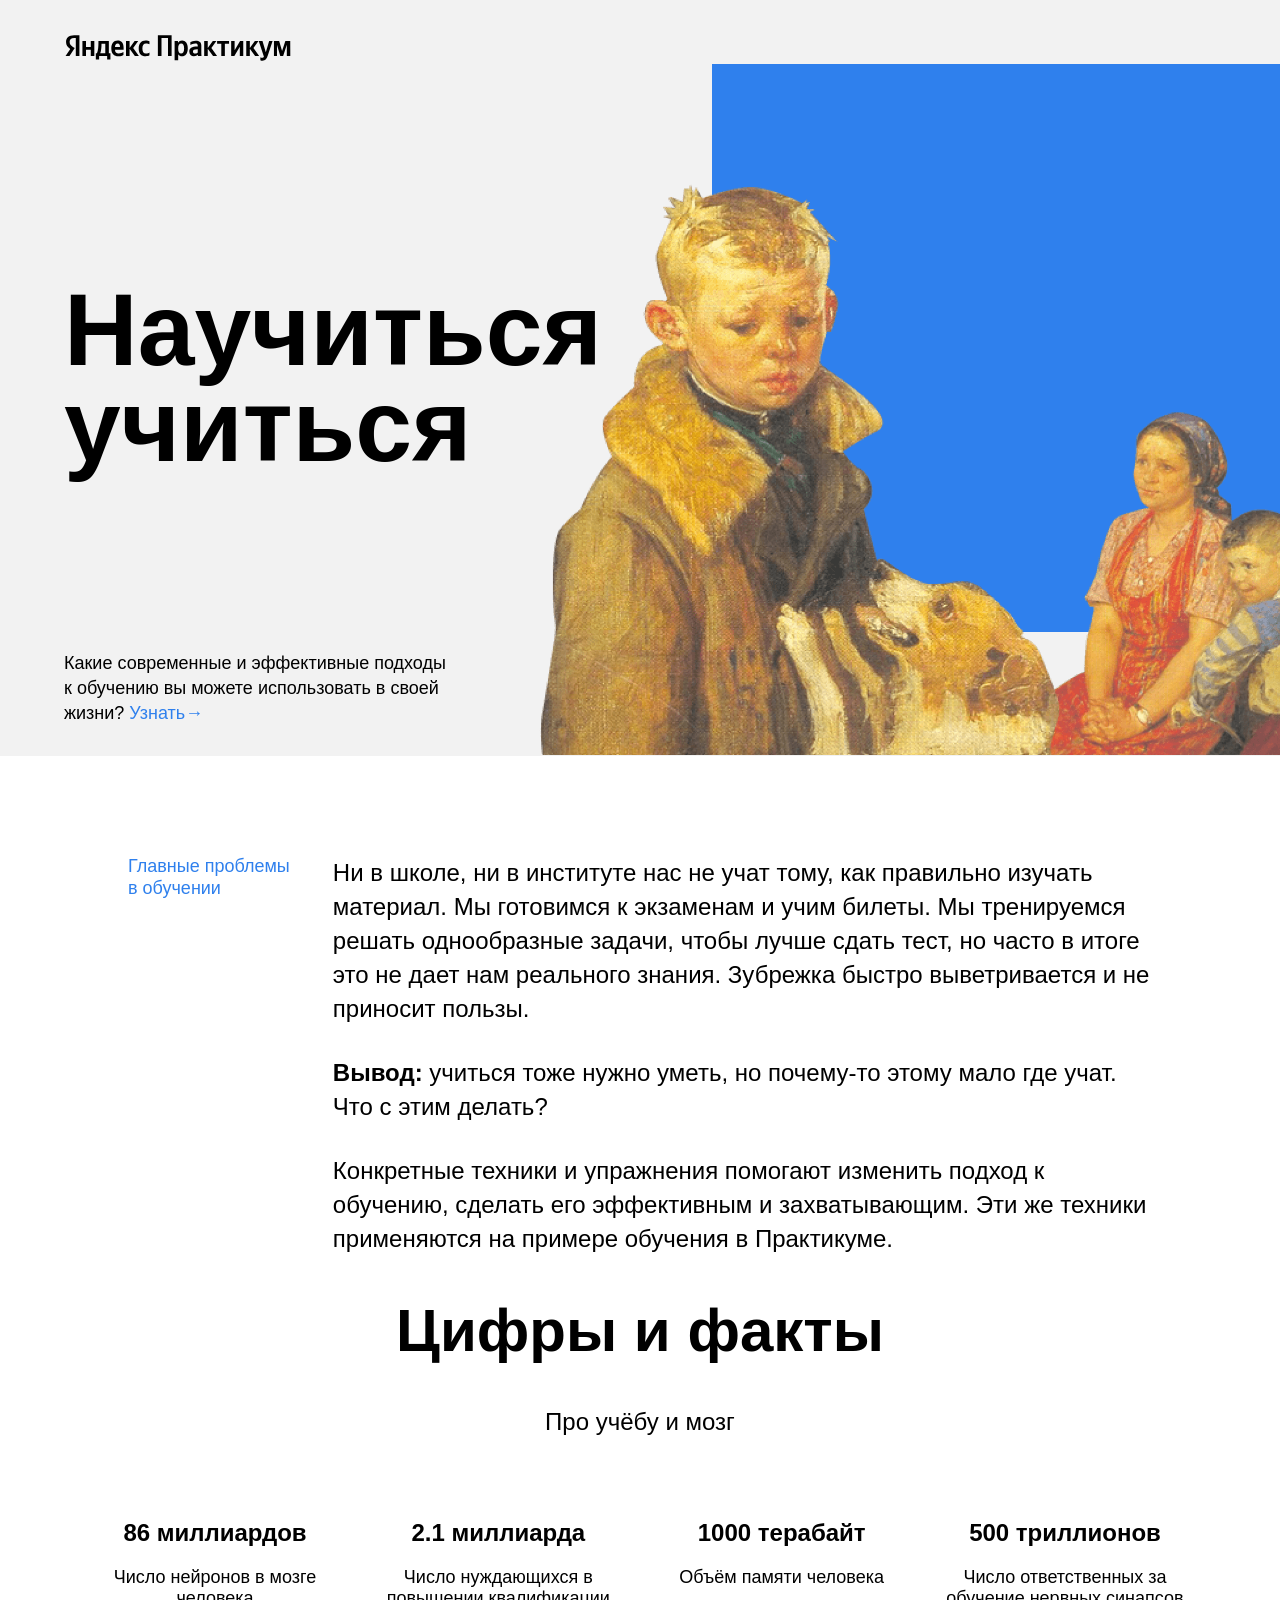
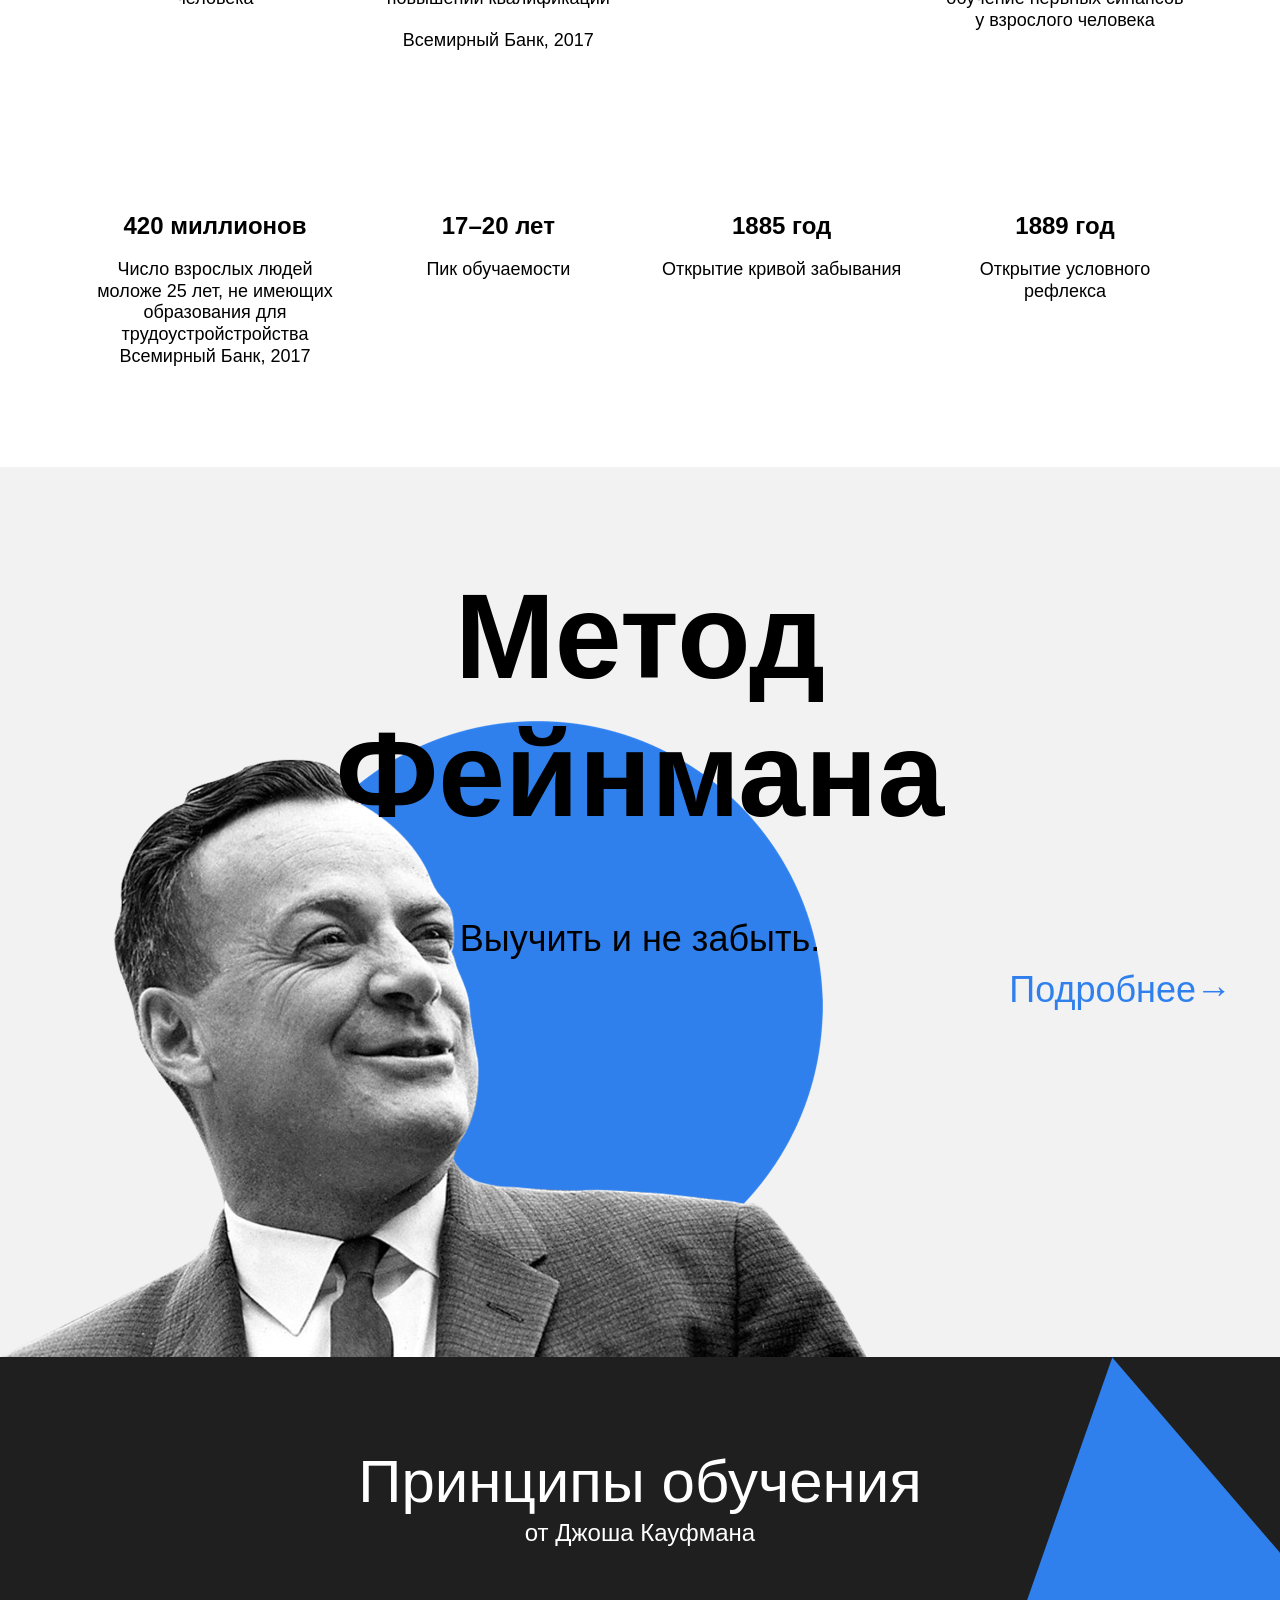
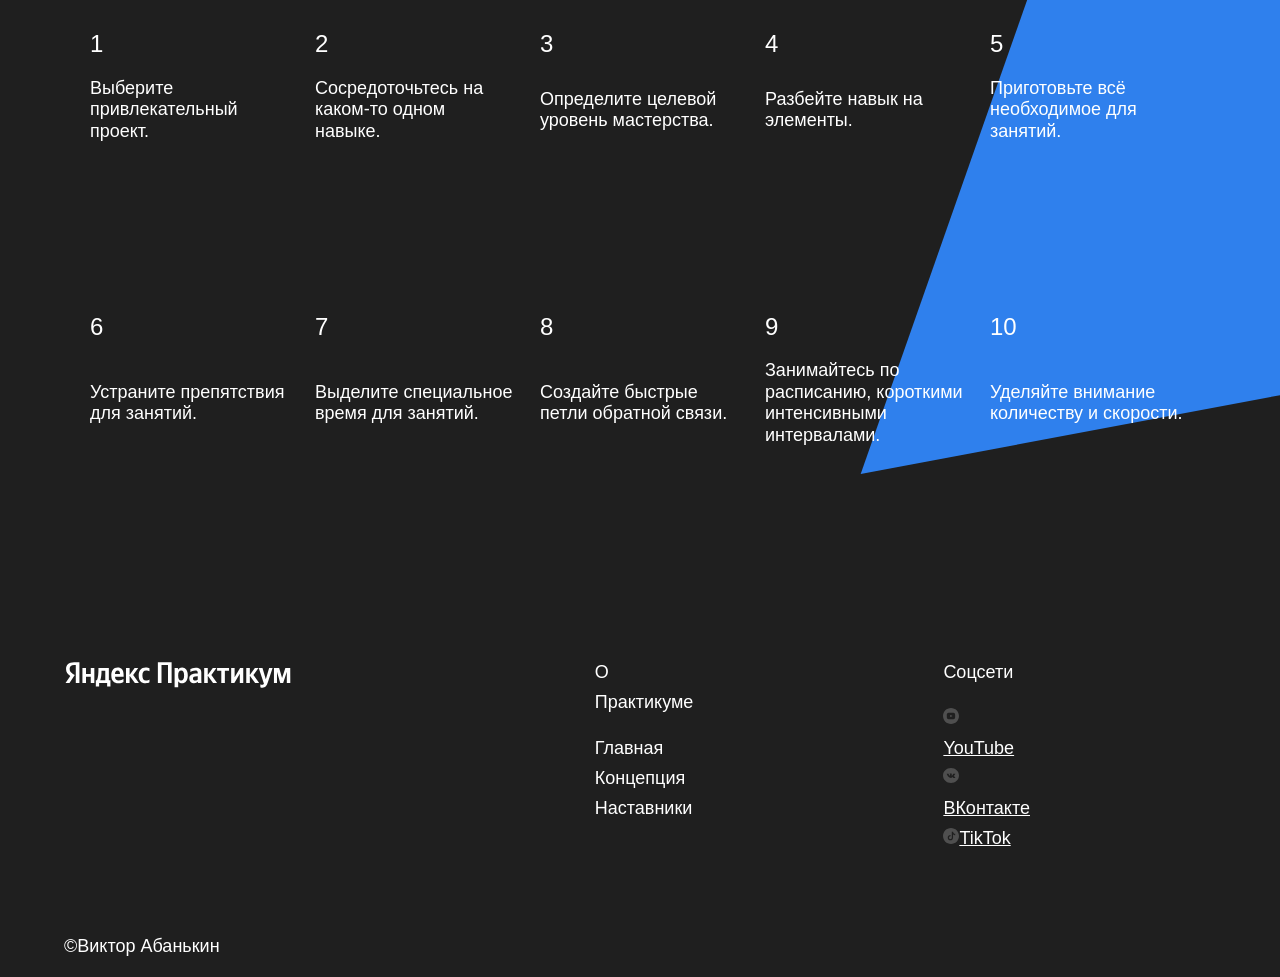
==== index.html @ 74f85a1b "header 2" ====
<!DOCTYPE html>
<html lang="ru">
<head>
  <meta charset="UTF-8">
  <meta name="viewport" content="width=device-width, initial-scale=1.0">
  <title>Научиться учиться</title>
  <link rel="stylesheet" href="styles/style.css">
  <link rel="stylesheet" href="styles/normalize.css">
  <meta name="description" content="Ни в школе, ни в институте нас не учат тому, как правильно изучать материал. Мы готовимся к экзаменам и учим билеты. Мы тренируемся решать однообразные задачи, чтобы лучше сдать тест, но часто в итоге это не дает нам реального знания. Зубрежка быстро выветривается и не приносит пользы.">
 </head>
<body>
  <div class="page">
    <header class="header">
      <img src="./images/logo_place_header.svg" alt="Изображение" class="logo logo__place_header">
      <h1 class="header__title">Научиться учиться</h1>
      <p class="header__subtitle">Какие современные и эффективные подходы к обучению вы можете использовать в своей жизни? <a class="header__link">Узнать&#8594</a></p>
      <img src="./images/two_again.png" alt="Изображение" class="header__main-illustration">
      <div class="header__square-pic"></div>
    </header>
    
     <section class="description">
      <div class="two-columns">
      <h2 class="two-columns__brief">Главные проблемы в обучении</h2>
        <div class="two-columns__main-text">
        <p class="two-columns__paragraph">
              Ни в школе, ни в институте нас не учат тому, как правильно изучать
              материал. Мы готовимся к экзаменам и учим билеты. Мы тренируемся 
              решать однообразные задачи, чтобы лучше сдать тест, но часто в 
              итоге это не дает нам реального знания. Зубрежка быстро 
              выветривается и не приносит пользы.
        </p>
        <p class="two-columns__paragraph"><span class="two-columns__span-accent">Вывод: </span> учиться тоже 
              нужно уметь, но почему-то этому мало где учат. Что с этим делать?
        </p>
        <p class="two-columns__paragraph">Конкретные техники и упражнения помогают изменить подход к обучению, 
              сделать его эффективным и захватывающим. Эти же техники применяются на примере обучения в Практикуме.
        </p>
        </div>
      </div>
      </section>

      <section class="digits">
      <div class="section-title">
        <h1 class="section-title">Цифры и факты</h1>
        <h2 class="section-subtitle">Про учёбу и мозг</h2>
      <div class="table">
      
      <div class="table__cell">
        <p class="table__heading">86 миллиардов</p>
        <p class="table__text">Число нейронов в мозге человека</p>
      </div>

      <div class="table__cell">
        <p class="table__heading">2.1 миллиарда</p>
        <p class="table__text">Число нуждающихся в повышении квалификации  
        <p class="table__text">Всемирный Банк, 2017</p></p>
      </div>

      <div class="table__cell">
        <p class="table__heading">1000 терабайт</p>
        <p class="table__text">Объём памяти человека</p> 
      </div>

      <div class="table__cell">
        <p class="table__heading">500 триллионов</p>
        <p class="table__text">Число ответственных за обучение нервных синапсов у взрослого человека</p>
      </div>

      <div class="table__cell">
        <p class="table__heading">420 миллионов</p>
        <p class="table__text">Число взрослых людей моложе 25 лет, не имеющих образования для трудоустройстройства Всемирный Банк, 2017</p>
      </div>

      <div class="table__cell">
        <p class="table__heading">17–20 лет</p>
        <p class="table__text">Пик обучаемости</p>
      </div>

      <div class="table__cell">
        <p class="table__heading">1885 год</p>
        <p class="table__text"> Открытие кривой забывания</p>
      </div>

      <div class="table__cell">
        <p class="table__heading">1889 год</p>
        <p class="table__text">Открытие условного рефлекса</p>
      </div>
      </div>
      </div>
      </section>

      <section class="feynman">
        <div class="feynman_block">
          <div class="feynman_title">Метод Фейнмана</div>
          <div class="feynman_subtitle">Выучить и не забыть.</div>
          <div class="feynman_link">Подробнее&#8594</div>
        </div>
      </section>

      <section class="kaufman">
        <div class="section-title_theme_dark">Принципы обучения</div>
        <div class="section-subtitle_theme_dark">от Джоша Кауфмана</div>
        <div class="table_theme_dark">
        <div class=" table_cell_theme_dark">
          <p class=" table_heading_theme_dark">1</p>
          <p class="table_text_theme_dark">Выберите привлекательный проект.</p>
        </div>
        <div class="table_cell_theme_dark">
          <p class=" table_heading_theme_dark">2</p> 
          <p class=" table_text_theme_dark">Сосредоточьтесь на каком-то одном навыке.</p>
        </div>
        <div class="table_cell_theme_dark">
          <p class="table_heading_theme_dark">3</p> 
          <p class="table_text_theme_dark">Определите целевой уровень мастерства.</p>
        </div>
        <div class="table_cell_theme_dark">
          <p class="table_heading_theme_dark">4</p> 
          <p class="table_text_theme_dark">Разбейте навык на элементы.</p>
        </div>
        <div class="table_cell_theme_dark">
          <p class="table_heading_theme_dark">5</p> 
          <p class="table_text_theme_dark">Приготовьте всё необходимое для занятий.</p>
        </div>
        <div class="table_cell_theme_dark">
          <p class="table_heading_theme_dark">6</p> 
          <p class="table_text_theme_dark">Устраните препятствия для занятий.</p>
        </div>
        <div class="table_cell_theme_dark">
          <p class="table_heading_theme_dark">7</p> 
          <p class="table_text_theme_dark">Выделите специальное время для занятий.</p>
        </div>
        <div class="table_cell_theme_dark">
          <p class="table_heading_theme_dark">8</p> 
          <p class="table_text_theme_dark">Создайте быстрые петли обратной связи.</p>
        </div>
        <div class="table_cell_theme_dark">
          <p class="table_heading_theme_dark">9</p>
          <p class="table_text_theme_dark">Занимайтесь по расписанию, короткими интенсивными интервалами.</p>
        </div>
        <div class="table_cell_theme_dark">
          <p class="table_heading_theme_dark">10</p>
          <p class="table_text_theme_dark">Уделяйте внимание количеству и скорости.</p>
        </div>
        </div>
        <div class="kaufman_triangle"></div>
        </section>

      </main>
      <footer class="footer">
       <div class="footer_columns">
        <div class="footyr_column_content_copyright">
        <img src="images/logo_place_footer.svg" alt="Изображение" class="logo_place_footer">
        <p class="footer_author">&copyВиктор Абанькин</p>
        </div>
        </div>
        <div class="footer-container">
        <div class="footer_column footer_column-link">
        <p class="footer_column-heading">О Практикуме</p>
        <p class="footer_column-links">Главная
        <p class="footer_column-links">Концепция</p>                          
        <p class="footer_column-links">Наставники</p>                            
        </div>
        <div class="footer_column footer_column-link">
        <div class="footyr_column_content_social">
        <div class="footer_column-heading">Соцсети</div>
        <div class="footer_social-icon">
        <img src ="images/youtube_color_white.svg" alt="Изображение" class="footer_social-icon"><a href class="footer_social-icon">YouTube</a>
        </div>
        <div class="footer_social-icon">
        <img src ="images/vk_color_white.svg" alt="Изображение" class="footer_social-icon"><a href class="footer_social-icon">ВКонтакте</a>
        </div>
        <div class="footer_social-icon">
        <img src ="images/tiktok_color_white.svg" alt="Изображение" class="footer_social-icon"><a href class="footer_social-icon">TikTok</a>
        </div>
        </div>
        </div>
        <div class="footyr_column_content_info"></div>
        </div>
        </div>
        </div>
          </div>
         </div>
      </div>
    </div>
  
    </footer>
  </div>
</body>
</html>
---- styles/style.css ----
.page {
  min-width: 1100px;
  /* мы ещё не умеем делать мобильную версию сайта, */
  /* поэтому выше установлена минимальная ширина страницы */
  max-width: 1600px;
  /* выше установили ограничение по максимальной ширине */
  margin: 0 auto;
  /* выше для экранов больше 1600px отцентрировали весь контент */
  font-family: 'Helvetica Neue', Arial, sans-serif;
}

.header {
  height: 100vh;
  min-height: 600px;
  max-height: 756px;
  width: 100%;
  display: flex;
  justify-content: flex-start;
  align-items: center;
  background-color: #f2f2f2;
  position: relative;
  /* выше установили ограничения для секции */
}

.logo{
  width: 228px;
  height: 32px;
}

.logo__place_header{
  position: absolute;
  top: 30px;
  left: 64px;
}

.header__title{
  width: 730px;
  padding-left: 64px;
  line-height: 96px;
  font-size: 102px;
  font-weight: 600;
}

.header__subtitle{
  width: 388px;
  font-size: 18px;
  line-height: 25px;
  font-weight: normal;
  left: 64px;
  bottom: 30px;
  position: absolute;
  z-index: 3;
}

.header__link{
  width: 388px;
  font-size: 18px;
  line-height: 25px;
  color: #2f80ed;
  font-weight: normal;
 
}

.header__main-illustration {
  width: 765px;
  height: 608px;
  right: 0;
  bottom: 0;
  top: 147px;
  position: absolute;
  right: 0;
  z-index: 2;
}

/* ниже мы привели пример двух селекторов, чтобы вы вспомнили запись элемента */
.header__square-pic {
  height: 568px;
  width: 568px;
  position: absolute;
  background-color: #2f80ed;
  top: 64px;
  right: 0;
}

/* и элемента с модификатором вида ключ-значение */
.table_cell_theme_dark {
  width: 200px;
  color: white;
  right: 0;
  width: 250px;
  margin-top: 80px;
  margin-bottom: 90px;
  gap: 80px;
  
}

.profile-header{
  border-bottom: 2px #f2f2f2;
  padding: 20px;
}

.two-columns{
 display: flex;
 justify-content: center;
 justify-content: space-between;
 width: 80%;
 margin: auto;
 margin-top: 100px;
 min-width: 784px;
}

.two-columns__brief{
 color: #2f80ed;
 line-height: 1.2;
 font-size: 18px;
 font-weight: normal;
 display: flex;
 margin: 0;
 width: 175px;
}

.two-columns__main-text{
 text-align: left;
 display: flex;
 justify-content: flex-start;
 align-items: flex-start;
 flex-direction: column;
 gap: 30px;
 width: 80%;
}

.two-columns__paragraph{
 font-size: 24px;
 line-height: 34px;
 font-weight: normal;
 margin: 0;
}

.two-columns__span-accent{
  line-height: 34px;
  font-size: 24px;
  font-weight: 600px;
  font-weight: bold;
}
 
.section-title{
  top: 100px;
  text-align: center;
  line-height: 1.15;
  font-size: 60px;
  font-weight: 600px bold;
}

.section-subtitle{
  text-align: center;
  line-height: 34px;
  font-size: 24px;
  font-weight: normal;
  top: 20px;
}

.table{
  display: flex;
  flex-direction: row;
  justify-content: space-between;
  flex-wrap: wrap;
  margin: auto;
  width: 1100px;
  grid-column: 4/4;
  bottom: 100px;
 }

.table__cell{
  width: 250px;
  margin-top: 60px;
  margin-bottom: 100px;
}

.conteiner{
  display: flex;
  gap: 20px;
}

.table__heading{
 text-align: center;
 line-height: 1.15;
 font-size: 24px;
 font-weight: bold;
 margin: 0; 
 
}

.table__text{
 margin-top: 20px;
 text-align: center;
 line-height: 1.2;
 font-size: 18px;
 font-weight: normal;
 width: 250px;
 gap: 20px;
 }

.feynman{
  min-width: 1100px;
  max-width: 1600px;
  margin: 0 auto;
  background-color: #f2f2f2;
  position: relative;
}

.feynman_block{
  height: 890px;
  min-width: 1100px;
  max-width: 1600px;
  background-image: url(..//images/feynman.png);
  background-repeat: no-repeat;
  background-position: left bottom;
}

.feynman_title{
  margin: 0 auto;
  text-align: center;
  line-height: 1.15;
  font-size: 120px;
  font-weight: 600 ;
  width: 648px;
  font-family: Arial, Helvetica, sans-serif;
  padding-top: 100px;
  z-index: 2;
 }

.feynman_subtitle{
  margin: 0 auto;
  text-align: center;
  line-height: 51px;
  font-size: 36px;
  font-weight: normal;
  font-family: Arial, Helvetica, sans-serif;
  padding-top: 70px;
  z-index: 2;
}

.feynman_link{
  line-height: 51px;
  font-size: 36px;
  font-weight: normal;
  font-family: Arial, Helvetica, sans-serif;
  color: #2f80ed;
  position: absolute;
  right: 48px;
 }

.kaufman{
   min-width: 1100px;
   max-width: 1600px;
   margin: 0 auto;
   background-color: #1f1f1f;
   position: relative;
   overflow: hidden;
 }

.section-title_theme_dark{
   line-height: 1.15;
   font-size: 60px;
   font-weight: 600 bold;
   text-align: center;
   padding-top: 90px;
   font-family: Arial, Helvetica, sans-serif;
   color: white;
   
   
 }

.section-subtitle_theme_dark{
  line-height: 34px;
  font-size: 24px;
  font-weight: normal;
  text-align: center;
  top: 20px;
  font-family: Arial, Helvetica, sans-serif;
  color: white;

 
 }

.table_theme_dark{
  display: flex;
  flex-direction: row;
  justify-content: space-between;
  flex-wrap: wrap;
  margin: auto;
  width: 1100px;
  grid-column: 5/5;
  padding-bottom: 90px;
  margin: auto;
  z-index: 2;
 }

 .table_cell_theme_dark{
  display: flex;
  gap: 20px;
  display: grid; 
  width: 200px;
  top: 80px;
  z-index: 2;
  bottom: 90px;   
}

 .table_heading_theme_dark{
  color: white;
  line-height: 1.15;
  font-size: 24px;
  font-weight: 600 bold;
  font-family: Arial, Helvetica, sans-serif;
  margin: 0;
}

 .table_text_theme_dark{
  color: white;
  line-height: 1.2;
  font-size: 18px;
  font-weight: normal;
  font-family: Arial, Helvetica, sans-serif;
  gap: 20px;
  width: 200px;
}
  
 .kaufman_triangle{
  width: 877px;
  height: 877px;
  position: absolute;
  overflow: hidden;
  right: -210px;
  top:0;
  background-image: url(..//images/kaufman-triangle.svg);
}
 
 .footer{
   min-width: 1100px;
   max-width: 1600px;
   margin: 0 auto;
   background-color: #1f1f1f;
   position: relative;
   display: flex;
  min-height: 350px;
 }

 .footer_columns{
  flex-basis: 711px;
  padding-top: 60px;
  padding-bottom: 40px;
  width: 90%;
}

.footyr_column_content_copyright{
  width: 45%;
  display: flex;
  flex-direction: column;
  justify-content: space-between;
  top: 0;
  bottom: 0;
  position: absolute;
 }

 .logo_place_footer{
  width: 228px;
  height: 32px;
  padding-top: 30px;
  padding-left: 64px;
}
 .footer_author{
  color: white;
  line-height: 25px;
  font-size: 18px;
  font-weight: normal;
  padding-left: 64px;
  padding-bottom: 18px;
  font-family: Arial, Helvetica, sans-serif;
  margin-top: auto;
  align-self: self-start;
  position: absolute;
  bottom: 0;
  left: 0;
}
  
 .footer_column-heading{
  color: white;
  line-height: 30px;
  font-size: 18px;
  font-weight: 600px bold;
  font-family: Arial, Helvetica, sans-serif;
  padding: 0;
  margin: 0;
  padding-bottom: 16px;
 }

 .footer_column-links{
  color: white;
  line-height: 30px;
  font-size: 18px;
  font-weight: normal;
  font-family: Arial, Helvetica, sans-serif;
  padding: 0;
  margin: 0;
}

 .footer_social-icon{
  color: white;
  font-family: Arial, Helvetica, sans-serif;
}

 .footer-container{
  display: flex;
  gap: 250px;
  padding-top: 30px;
  padding-left: 64px;
}
 
.footer_column-link{
  color: white;
  line-height: 30px;
  font-size: 18px;
  font-weight: normal;
  font-family: Arial, Helvetica, sans-serif;
  padding: 0;
  margin: 0;
}
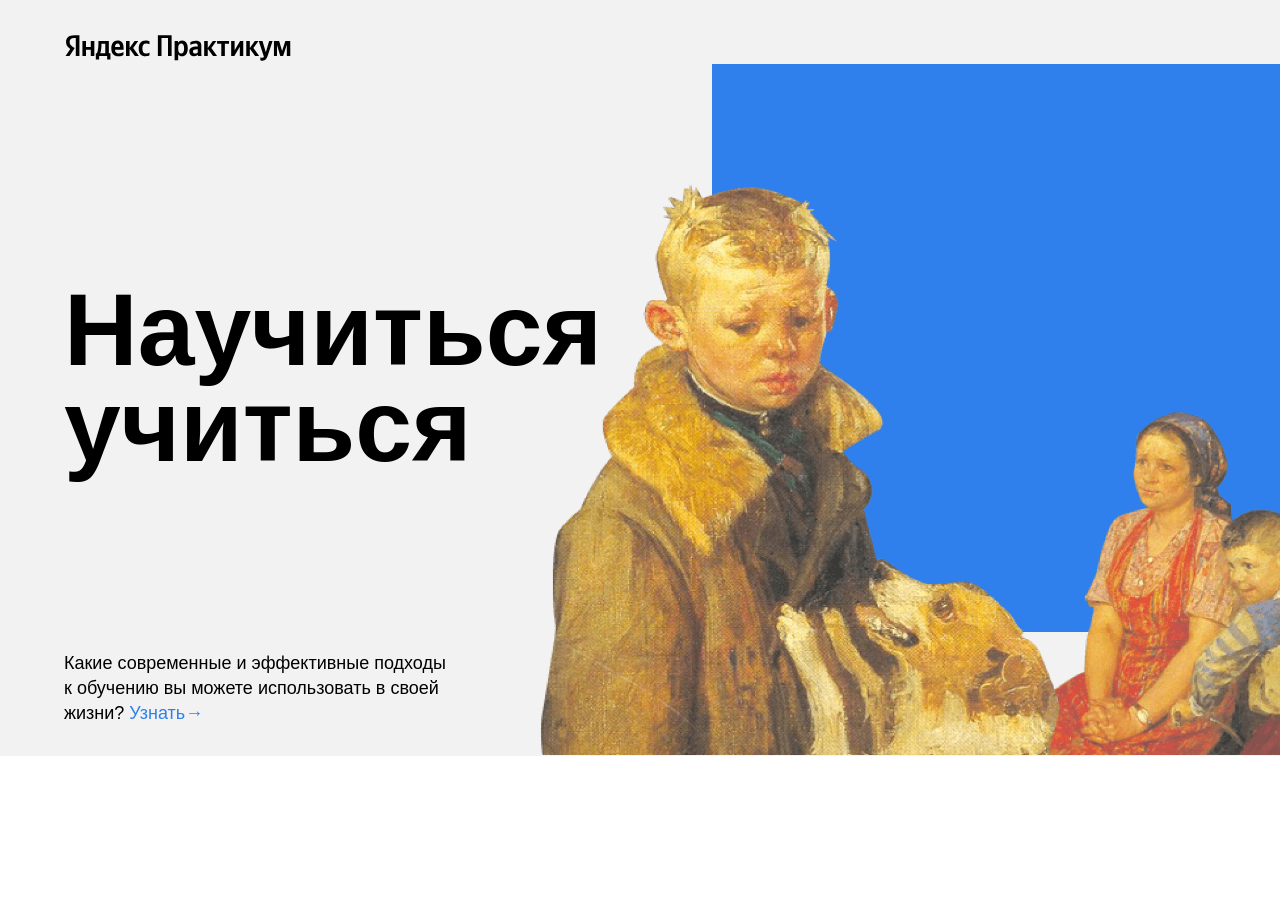
==== commit 0a630096: "убрали лишнее" ====
--- a/index.html
+++ b/index.html
@@ -17,173 +17,6 @@
       <img src="./images/two_again.png" alt="Изображение" class="header__main-illustration">
       <div class="header__square-pic"></div>
     </header>
-    
-     <section class="description">
-      <div class="two-columns">
-      <h2 class="two-columns__brief">Главные проблемы в обучении</h2>
-        <div class="two-columns__main-text">
-        <p class="two-columns__paragraph">
-              Ни в школе, ни в институте нас не учат тому, как правильно изучать
-              материал. Мы готовимся к экзаменам и учим билеты. Мы тренируемся 
-              решать однообразные задачи, чтобы лучше сдать тест, но часто в 
-              итоге это не дает нам реального знания. Зубрежка быстро 
-              выветривается и не приносит пользы.
-        </p>
-        <p class="two-columns__paragraph"><span class="two-columns__span-accent">Вывод: </span> учиться тоже 
-              нужно уметь, но почему-то этому мало где учат. Что с этим делать?
-        </p>
-        <p class="two-columns__paragraph">Конкретные техники и упражнения помогают изменить подход к обучению, 
-              сделать его эффективным и захватывающим. Эти же техники применяются на примере обучения в Практикуме.
-        </p>
-        </div>
-      </div>
-      </section>
-
-      <section class="digits">
-      <div class="section-title">
-        <h1 class="section-title">Цифры и факты</h1>
-        <h2 class="section-subtitle">Про учёбу и мозг</h2>
-      <div class="table">
-      
-      <div class="table__cell">
-        <p class="table__heading">86 миллиардов</p>
-        <p class="table__text">Число нейронов в мозге человека</p>
-      </div>
-
-      <div class="table__cell">
-        <p class="table__heading">2.1 миллиарда</p>
-        <p class="table__text">Число нуждающихся в повышении квалификации  
-        <p class="table__text">Всемирный Банк, 2017</p></p>
-      </div>
-
-      <div class="table__cell">
-        <p class="table__heading">1000 терабайт</p>
-        <p class="table__text">Объём памяти человека</p> 
-      </div>
-
-      <div class="table__cell">
-        <p class="table__heading">500 триллионов</p>
-        <p class="table__text">Число ответственных за обучение нервных синапсов у взрослого человека</p>
-      </div>
-
-      <div class="table__cell">
-        <p class="table__heading">420 миллионов</p>
-        <p class="table__text">Число взрослых людей моложе 25 лет, не имеющих образования для трудоустройстройства Всемирный Банк, 2017</p>
-      </div>
-
-      <div class="table__cell">
-        <p class="table__heading">17–20 лет</p>
-        <p class="table__text">Пик обучаемости</p>
-      </div>
-
-      <div class="table__cell">
-        <p class="table__heading">1885 год</p>
-        <p class="table__text"> Открытие кривой забывания</p>
-      </div>
-
-      <div class="table__cell">
-        <p class="table__heading">1889 год</p>
-        <p class="table__text">Открытие условного рефлекса</p>
-      </div>
-      </div>
-      </div>
-      </section>
-
-      <section class="feynman">
-        <div class="feynman_block">
-          <div class="feynman_title">Метод Фейнмана</div>
-          <div class="feynman_subtitle">Выучить и не забыть.</div>
-          <div class="feynman_link">Подробнее&#8594</div>
-        </div>
-      </section>
-
-      <section class="kaufman">
-        <div class="section-title_theme_dark">Принципы обучения</div>
-        <div class="section-subtitle_theme_dark">от Джоша Кауфмана</div>
-        <div class="table_theme_dark">
-        <div class=" table_cell_theme_dark">
-          <p class=" table_heading_theme_dark">1</p>
-          <p class="table_text_theme_dark">Выберите привлекательный проект.</p>
-        </div>
-        <div class="table_cell_theme_dark">
-          <p class=" table_heading_theme_dark">2</p> 
-          <p class=" table_text_theme_dark">Сосредоточьтесь на каком-то одном навыке.</p>
-        </div>
-        <div class="table_cell_theme_dark">
-          <p class="table_heading_theme_dark">3</p> 
-          <p class="table_text_theme_dark">Определите целевой уровень мастерства.</p>
-        </div>
-        <div class="table_cell_theme_dark">
-          <p class="table_heading_theme_dark">4</p> 
-          <p class="table_text_theme_dark">Разбейте навык на элементы.</p>
-        </div>
-        <div class="table_cell_theme_dark">
-          <p class="table_heading_theme_dark">5</p> 
-          <p class="table_text_theme_dark">Приготовьте всё необходимое для занятий.</p>
-        </div>
-        <div class="table_cell_theme_dark">
-          <p class="table_heading_theme_dark">6</p> 
-          <p class="table_text_theme_dark">Устраните препятствия для занятий.</p>
-        </div>
-        <div class="table_cell_theme_dark">
-          <p class="table_heading_theme_dark">7</p> 
-          <p class="table_text_theme_dark">Выделите специальное время для занятий.</p>
-        </div>
-        <div class="table_cell_theme_dark">
-          <p class="table_heading_theme_dark">8</p> 
-          <p class="table_text_theme_dark">Создайте быстрые петли обратной связи.</p>
-        </div>
-        <div class="table_cell_theme_dark">
-          <p class="table_heading_theme_dark">9</p>
-          <p class="table_text_theme_dark">Занимайтесь по расписанию, короткими интенсивными интервалами.</p>
-        </div>
-        <div class="table_cell_theme_dark">
-          <p class="table_heading_theme_dark">10</p>
-          <p class="table_text_theme_dark">Уделяйте внимание количеству и скорости.</p>
-        </div>
-        </div>
-        <div class="kaufman_triangle"></div>
-        </section>
-
-      </main>
-      <footer class="footer">
-       <div class="footer_columns">
-        <div class="footyr_column_content_copyright">
-        <img src="images/logo_place_footer.svg" alt="Изображение" class="logo_place_footer">
-        <p class="footer_author">&copyВиктор Абанькин</p>
-        </div>
-        </div>
-        <div class="footer-container">
-        <div class="footer_column footer_column-link">
-        <p class="footer_column-heading">О Практикуме</p>
-        <p class="footer_column-links">Главная
-        <p class="footer_column-links">Концепция</p>                          
-        <p class="footer_column-links">Наставники</p>                            
-        </div>
-        <div class="footer_column footer_column-link">
-        <div class="footyr_column_content_social">
-        <div class="footer_column-heading">Соцсети</div>
-        <div class="footer_social-icon">
-        <img src ="images/youtube_color_white.svg" alt="Изображение" class="footer_social-icon"><a href class="footer_social-icon">YouTube</a>
-        </div>
-        <div class="footer_social-icon">
-        <img src ="images/vk_color_white.svg" alt="Изображение" class="footer_social-icon"><a href class="footer_social-icon">ВКонтакте</a>
-        </div>
-        <div class="footer_social-icon">
-        <img src ="images/tiktok_color_white.svg" alt="Изображение" class="footer_social-icon"><a href class="footer_social-icon">TikTok</a>
-        </div>
-        </div>
-        </div>
-        <div class="footyr_column_content_info"></div>
-        </div>
-        </div>
-        </div>
-          </div>
-         </div>
-      </div>
-    </div>
-  
-    </footer>
   </div>
 </body>
 </html>
--- a/styles/style.css
+++ b/styles/style.css
@@ -39,6 +39,7 @@
   line-height: 96px;
   font-size: 102px;
   font-weight: 600;
+  z-index: 3;
 }
 
 .header__subtitle{
@@ -53,22 +54,18 @@
 }
 
 .header__link{
-  width: 388px;
   font-size: 18px;
   line-height: 25px;
   color: #2f80ed;
   font-weight: normal;
- 
 }
 
 .header__main-illustration {
   width: 765px;
   height: 608px;
   right: 0;
-  bottom: 0;
   top: 147px;
   position: absolute;
-  right: 0;
   z-index: 2;
 }
 
@@ -81,347 +78,3 @@
   top: 64px;
   right: 0;
 }
-
-/* и элемента с модификатором вида ключ-значение */
-.table_cell_theme_dark {
-  width: 200px;
-  color: white;
-  right: 0;
-  width: 250px;
-  margin-top: 80px;
-  margin-bottom: 90px;
-  gap: 80px;
-  
-}
-
-.profile-header{
-  border-bottom: 2px #f2f2f2;
-  padding: 20px;
-}
-
-.two-columns{
- display: flex;
- justify-content: center;
- justify-content: space-between;
- width: 80%;
- margin: auto;
- margin-top: 100px;
- min-width: 784px;
-}
-
-.two-columns__brief{
- color: #2f80ed;
- line-height: 1.2;
- font-size: 18px;
- font-weight: normal;
- display: flex;
- margin: 0;
- width: 175px;
-}
-
-.two-columns__main-text{
- text-align: left;
- display: flex;
- justify-content: flex-start;
- align-items: flex-start;
- flex-direction: column;
- gap: 30px;
- width: 80%;
-}
-
-.two-columns__paragraph{
- font-size: 24px;
- line-height: 34px;
- font-weight: normal;
- margin: 0;
-}
-
-.two-columns__span-accent{
-  line-height: 34px;
-  font-size: 24px;
-  font-weight: 600px;
-  font-weight: bold;
-}
- 
-.section-title{
-  top: 100px;
-  text-align: center;
-  line-height: 1.15;
-  font-size: 60px;
-  font-weight: 600px bold;
-}
-
-.section-subtitle{
-  text-align: center;
-  line-height: 34px;
-  font-size: 24px;
-  font-weight: normal;
-  top: 20px;
-}
-
-.table{
-  display: flex;
-  flex-direction: row;
-  justify-content: space-between;
-  flex-wrap: wrap;
-  margin: auto;
-  width: 1100px;
-  grid-column: 4/4;
-  bottom: 100px;
- }
-
-.table__cell{
-  width: 250px;
-  margin-top: 60px;
-  margin-bottom: 100px;
-}
-
-.conteiner{
-  display: flex;
-  gap: 20px;
-}
-
-.table__heading{
- text-align: center;
- line-height: 1.15;
- font-size: 24px;
- font-weight: bold;
- margin: 0; 
- 
-}
-
-.table__text{
- margin-top: 20px;
- text-align: center;
- line-height: 1.2;
- font-size: 18px;
- font-weight: normal;
- width: 250px;
- gap: 20px;
- }
-
-.feynman{
-  min-width: 1100px;
-  max-width: 1600px;
-  margin: 0 auto;
-  background-color: #f2f2f2;
-  position: relative;
-}
-
-.feynman_block{
-  height: 890px;
-  min-width: 1100px;
-  max-width: 1600px;
-  background-image: url(..//images/feynman.png);
-  background-repeat: no-repeat;
-  background-position: left bottom;
-}
-
-.feynman_title{
-  margin: 0 auto;
-  text-align: center;
-  line-height: 1.15;
-  font-size: 120px;
-  font-weight: 600 ;
-  width: 648px;
-  font-family: Arial, Helvetica, sans-serif;
-  padding-top: 100px;
-  z-index: 2;
- }
-
-.feynman_subtitle{
-  margin: 0 auto;
-  text-align: center;
-  line-height: 51px;
-  font-size: 36px;
-  font-weight: normal;
-  font-family: Arial, Helvetica, sans-serif;
-  padding-top: 70px;
-  z-index: 2;
-}
-
-.feynman_link{
-  line-height: 51px;
-  font-size: 36px;
-  font-weight: normal;
-  font-family: Arial, Helvetica, sans-serif;
-  color: #2f80ed;
-  position: absolute;
-  right: 48px;
- }
-
-.kaufman{
-   min-width: 1100px;
-   max-width: 1600px;
-   margin: 0 auto;
-   background-color: #1f1f1f;
-   position: relative;
-   overflow: hidden;
- }
-
-.section-title_theme_dark{
-   line-height: 1.15;
-   font-size: 60px;
-   font-weight: 600 bold;
-   text-align: center;
-   padding-top: 90px;
-   font-family: Arial, Helvetica, sans-serif;
-   color: white;
-   
-   
- }
-
-.section-subtitle_theme_dark{
-  line-height: 34px;
-  font-size: 24px;
-  font-weight: normal;
-  text-align: center;
-  top: 20px;
-  font-family: Arial, Helvetica, sans-serif;
-  color: white;
-
- 
- }
-
-.table_theme_dark{
-  display: flex;
-  flex-direction: row;
-  justify-content: space-between;
-  flex-wrap: wrap;
-  margin: auto;
-  width: 1100px;
-  grid-column: 5/5;
-  padding-bottom: 90px;
-  margin: auto;
-  z-index: 2;
- }
-
- .table_cell_theme_dark{
-  display: flex;
-  gap: 20px;
-  display: grid; 
-  width: 200px;
-  top: 80px;
-  z-index: 2;
-  bottom: 90px;   
-}
-
- .table_heading_theme_dark{
-  color: white;
-  line-height: 1.15;
-  font-size: 24px;
-  font-weight: 600 bold;
-  font-family: Arial, Helvetica, sans-serif;
-  margin: 0;
-}
-
- .table_text_theme_dark{
-  color: white;
-  line-height: 1.2;
-  font-size: 18px;
-  font-weight: normal;
-  font-family: Arial, Helvetica, sans-serif;
-  gap: 20px;
-  width: 200px;
-}
-  
- .kaufman_triangle{
-  width: 877px;
-  height: 877px;
-  position: absolute;
-  overflow: hidden;
-  right: -210px;
-  top:0;
-  background-image: url(..//images/kaufman-triangle.svg);
-}
- 
- .footer{
-   min-width: 1100px;
-   max-width: 1600px;
-   margin: 0 auto;
-   background-color: #1f1f1f;
-   position: relative;
-   display: flex;
-  min-height: 350px;
- }
-
- .footer_columns{
-  flex-basis: 711px;
-  padding-top: 60px;
-  padding-bottom: 40px;
-  width: 90%;
-}
-
-.footyr_column_content_copyright{
-  width: 45%;
-  display: flex;
-  flex-direction: column;
-  justify-content: space-between;
-  top: 0;
-  bottom: 0;
-  position: absolute;
- }
-
- .logo_place_footer{
-  width: 228px;
-  height: 32px;
-  padding-top: 30px;
-  padding-left: 64px;
-}
- .footer_author{
-  color: white;
-  line-height: 25px;
-  font-size: 18px;
-  font-weight: normal;
-  padding-left: 64px;
-  padding-bottom: 18px;
-  font-family: Arial, Helvetica, sans-serif;
-  margin-top: auto;
-  align-self: self-start;
-  position: absolute;
-  bottom: 0;
-  left: 0;
-}
-  
- .footer_column-heading{
-  color: white;
-  line-height: 30px;
-  font-size: 18px;
-  font-weight: 600px bold;
-  font-family: Arial, Helvetica, sans-serif;
-  padding: 0;
-  margin: 0;
-  padding-bottom: 16px;
- }
-
- .footer_column-links{
-  color: white;
-  line-height: 30px;
-  font-size: 18px;
-  font-weight: normal;
-  font-family: Arial, Helvetica, sans-serif;
-  padding: 0;
-  margin: 0;
-}
-
- .footer_social-icon{
-  color: white;
-  font-family: Arial, Helvetica, sans-serif;
-}
-
- .footer-container{
-  display: flex;
-  gap: 250px;
-  padding-top: 30px;
-  padding-left: 64px;
-}
- 
-.footer_column-link{
-  color: white;
-  line-height: 30px;
-  font-size: 18px;
-  font-weight: normal;
-  font-family: Arial, Helvetica, sans-serif;
-  padding: 0;
-  margin: 0;
-}
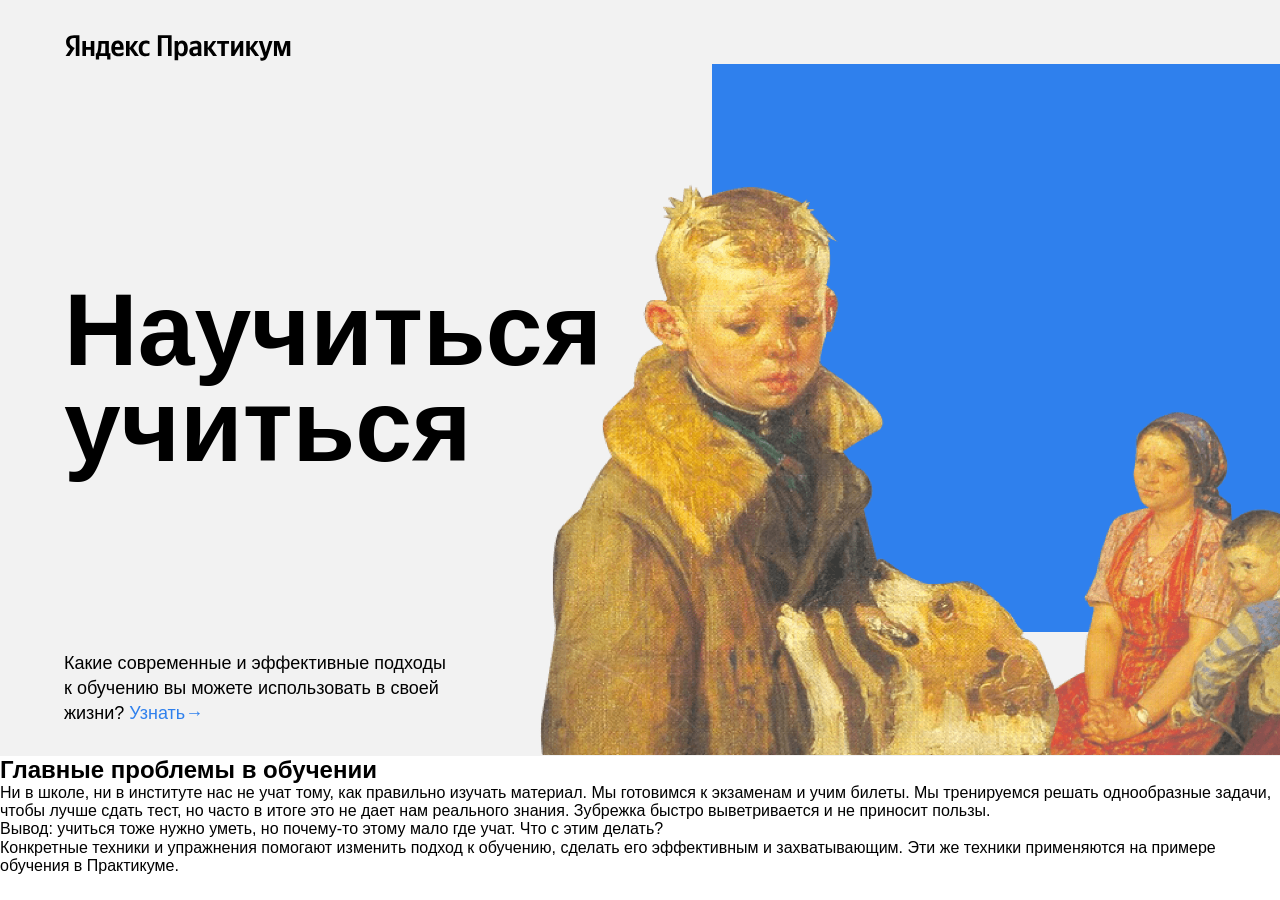
==== commit bfcb8dc6: "description" ====
--- a/index.html
+++ b/index.html
@@ -1,22 +1,49 @@
 <!DOCTYPE html>
 <html lang="ru">
+
 <head>
-  <meta charset="UTF-8">
-  <meta name="viewport" content="width=device-width, initial-scale=1.0">
-  <title>Научиться учиться</title>
-  <link rel="stylesheet" href="styles/style.css">
-  <link rel="stylesheet" href="styles/normalize.css">
-  <meta name="description" content="Ни в школе, ни в институте нас не учат тому, как правильно изучать материал. Мы готовимся к экзаменам и учим билеты. Мы тренируемся решать однообразные задачи, чтобы лучше сдать тест, но часто в итоге это не дает нам реального знания. Зубрежка быстро выветривается и не приносит пользы.">
- </head>
+    <meta charset="UTF-8">
+    <meta name="viewport" content="width=device-width, initial-scale=1.0">
+    <title>Научиться учиться</title>
+    <link rel="stylesheet" href="styles/style.css">
+    <link rel="stylesheet" href="styles/normalize.css">
+    <meta name="description"
+        content="Ни в школе, ни в институте нас не учат тому, как правильно изучать материал. Мы готовимся к экзаменам и учим билеты. Мы тренируемся решать однообразные задачи, чтобы лучше сдать тест, но часто в итоге это не дает нам реального знания. Зубрежка быстро выветривается и не приносит пользы.">
+</head>
+
 <body>
-  <div class="page">
-    <header class="header">
-      <img src="./images/logo_place_header.svg" alt="Изображение" class="logo logo__place_header">
-      <h1 class="header__title">Научиться учиться</h1>
-      <p class="header__subtitle">Какие современные и эффективные подходы к обучению вы можете использовать в своей жизни? <a class="header__link">Узнать&#8594</a></p>
-      <img src="./images/two_again.png" alt="Изображение" class="header__main-illustration">
-      <div class="header__square-pic"></div>
-    </header>
-  </div>
+    <div class="page">
+        <header class="header">
+            <img src="./images/logo_place_header.svg" alt="Изображение" class="logo logo__place_header">
+            <h1 class="header__title">Научиться учиться</h1>
+            <p class="header__subtitle">Какие современные и эффективные подходы к обучению вы можете использовать в
+                своей
+                жизни? <a class="header__link">Узнать&#8594</a></p>
+            <img src="./images/two_again.png" alt="Изображение" class="header__main-illustration">
+            <div class="header__square-pic"></div>
+        </header>
+
+        <section class="description">
+            <div class="two-columns">
+                <h2 class="two-columns__brief">Главные проблемы в обучении</h2>
+                <div class="two-columns__main-text">
+                    <p class="two-columns__paragraph">
+                        Ни в школе, ни в институте нас не учат тому, как правильно изучать
+                        материал. Мы готовимся к экзаменам и учим билеты. Мы тренируемся
+                        решать однообразные задачи, чтобы лучше сдать тест, но часто в
+                        итоге это не дает нам реального знания. Зубрежка быстро
+                        выветривается и не приносит пользы.
+                    </p>
+                    <p class="two-columns__paragraph"><span class="two-columns__span-accent">Вывод: </span> учиться тоже
+                        нужно уметь, но почему-то этому мало где учат. Что с этим делать?
+                    </p>
+                    <p class="two-columns__paragraph">Конкретные техники и упражнения помогают изменить подход к обучению,
+                        сделать его эффективным и захватывающим. Эти же техники применяются на примере обучения в Практикуме.
+                    </p>
+                </div>
+            </div>
+        </section>
+    </div>
 </body>
+
 </html>
--- a/styles/style.css
+++ b/styles/style.css
@@ -1,80 +1,80 @@
 .page {
-  min-width: 1100px;
-  /* мы ещё не умеем делать мобильную версию сайта, */
-  /* поэтому выше установлена минимальная ширина страницы */
-  max-width: 1600px;
-  /* выше установили ограничение по максимальной ширине */
-  margin: 0 auto;
-  /* выше для экранов больше 1600px отцентрировали весь контент */
-  font-family: 'Helvetica Neue', Arial, sans-serif;
+    min-width: 1100px;
+    /* мы ещё не умеем делать мобильную версию сайта, */
+    /* поэтому выше установлена минимальная ширина страницы */
+    max-width: 1600px;
+    /* выше установили ограничение по максимальной ширине */
+    margin: 0 auto;
+    /* выше для экранов больше 1600px отцентрировали весь контент */
+    font-family: 'Helvetica Neue', Arial, sans-serif;
 }
 
 .header {
-  height: 100vh;
-  min-height: 600px;
-  max-height: 756px;
-  width: 100%;
-  display: flex;
-  justify-content: flex-start;
-  align-items: center;
-  background-color: #f2f2f2;
-  position: relative;
-  /* выше установили ограничения для секции */
+    height: 100vh;
+    min-height: 600px;
+    max-height: 756px;
+    width: 100%;
+    display: flex;
+    justify-content: flex-start;
+    align-items: center;
+    background-color: #f2f2f2;
+    position: relative;
+    /* выше установили ограничения для секции */
 }
 
-.logo{
-  width: 228px;
-  height: 32px;
+.logo {
+    width: 228px;
+    height: 32px;
 }
 
-.logo__place_header{
-  position: absolute;
-  top: 30px;
-  left: 64px;
+.logo__place_header {
+    position: absolute;
+    top: 30px;
+    left: 64px;
 }
 
-.header__title{
-  width: 730px;
-  padding-left: 64px;
-  line-height: 96px;
-  font-size: 102px;
-  font-weight: 600;
-  z-index: 3;
+.header__title {
+    width: 730px;
+    padding-left: 64px;
+    line-height: 96px;
+    font-size: 102px;
+    font-weight: 600;
+    z-index: 3;
 }
 
-.header__subtitle{
-  width: 388px;
-  font-size: 18px;
-  line-height: 25px;
-  font-weight: normal;
-  left: 64px;
-  bottom: 30px;
-  position: absolute;
-  z-index: 3;
+.header__subtitle {
+    width: 388px;
+    font-size: 18px;
+    line-height: 25px;
+    font-weight: normal;
+    left: 64px;
+    bottom: 30px;
+    position: absolute;
+    z-index: 3;
 }
 
-.header__link{
-  font-size: 18px;
-  line-height: 25px;
-  color: #2f80ed;
-  font-weight: normal;
+.header__link {
+    font-size: 18px;
+    line-height: 25px;
+    color: #2f80ed;
+    font-weight: normal;
 }
 
 .header__main-illustration {
-  width: 765px;
-  height: 608px;
-  right: 0;
-  top: 147px;
-  position: absolute;
-  z-index: 2;
+    width: 765px;
+    height: 608px;
+    right: 0;
+    top: 147px;
+    position: absolute;
+    z-index: 2;
 }
 
 /* ниже мы привели пример двух селекторов, чтобы вы вспомнили запись элемента */
 .header__square-pic {
-  height: 568px;
-  width: 568px;
-  position: absolute;
-  background-color: #2f80ed;
-  top: 64px;
-  right: 0;
+    height: 568px;
+    width: 568px;
+    position: absolute;
+    background-color: #2f80ed;
+    top: 64px;
+    right: 0;
 }
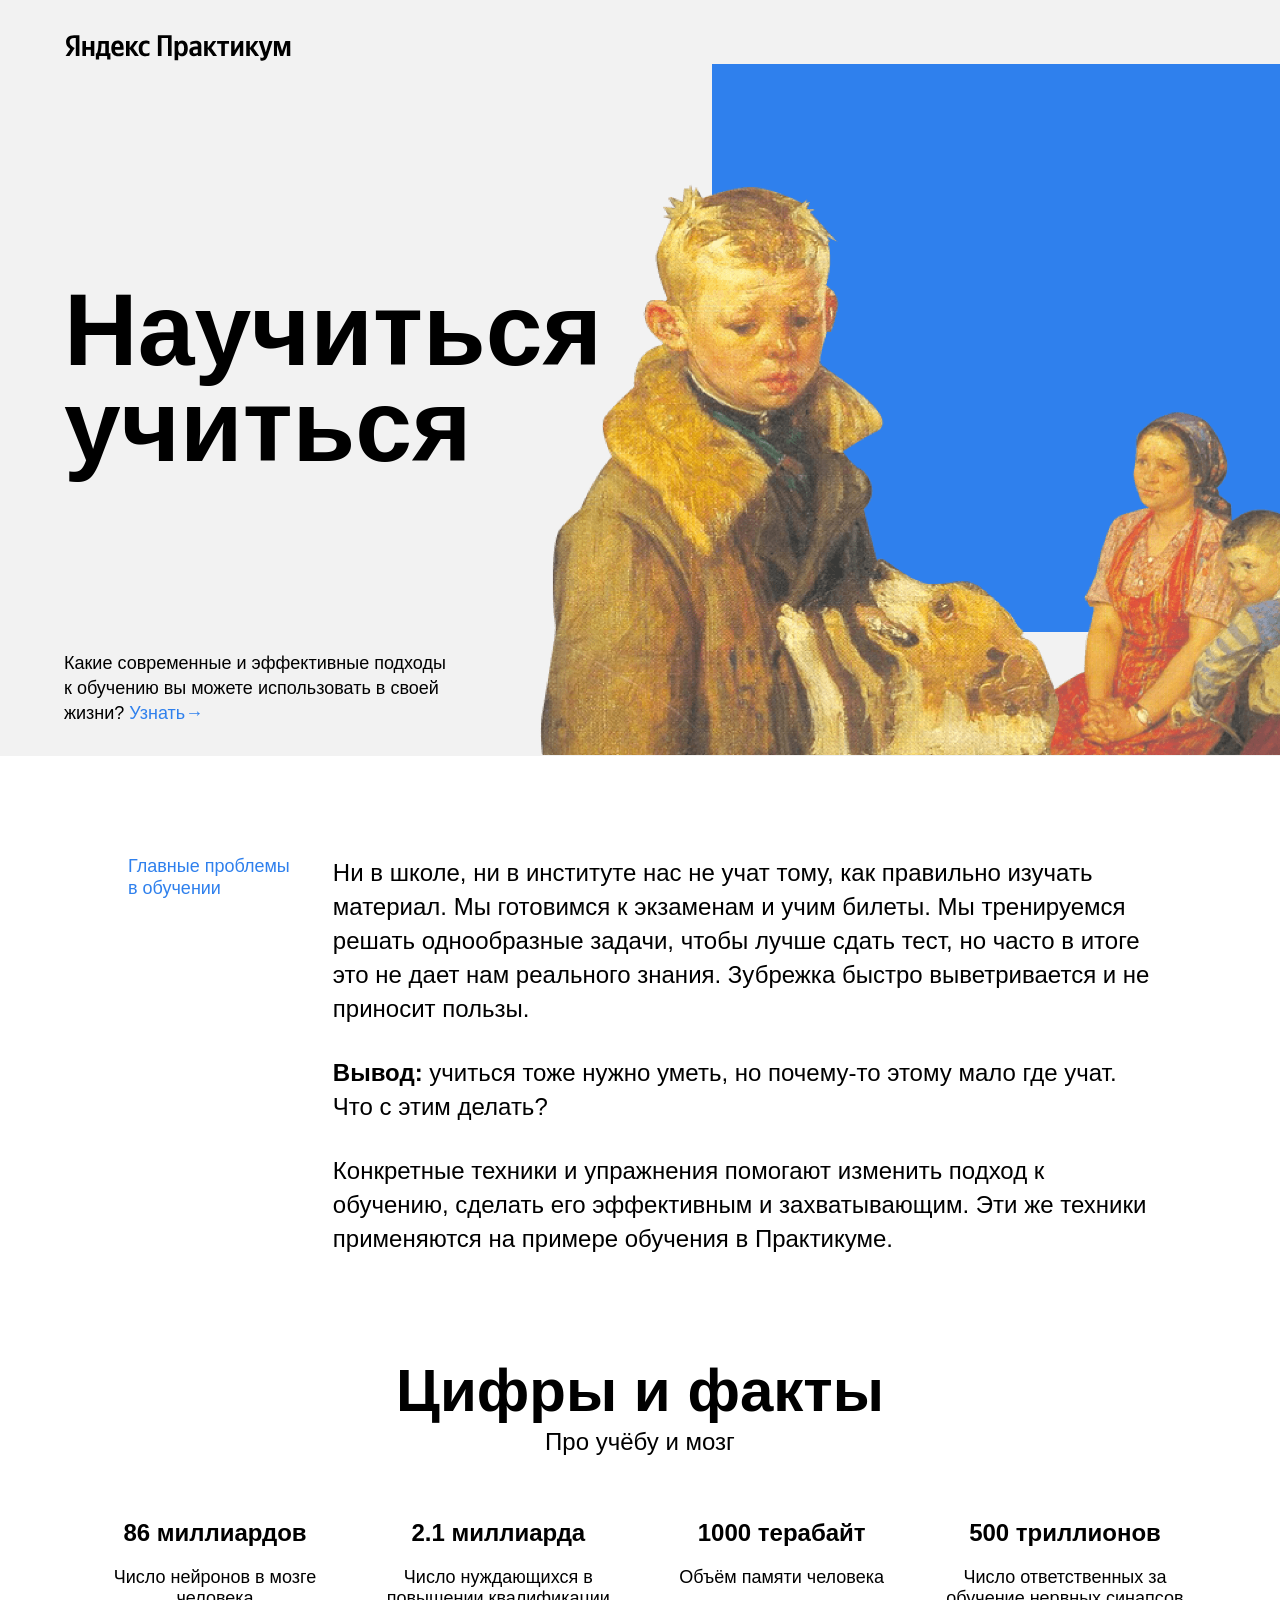
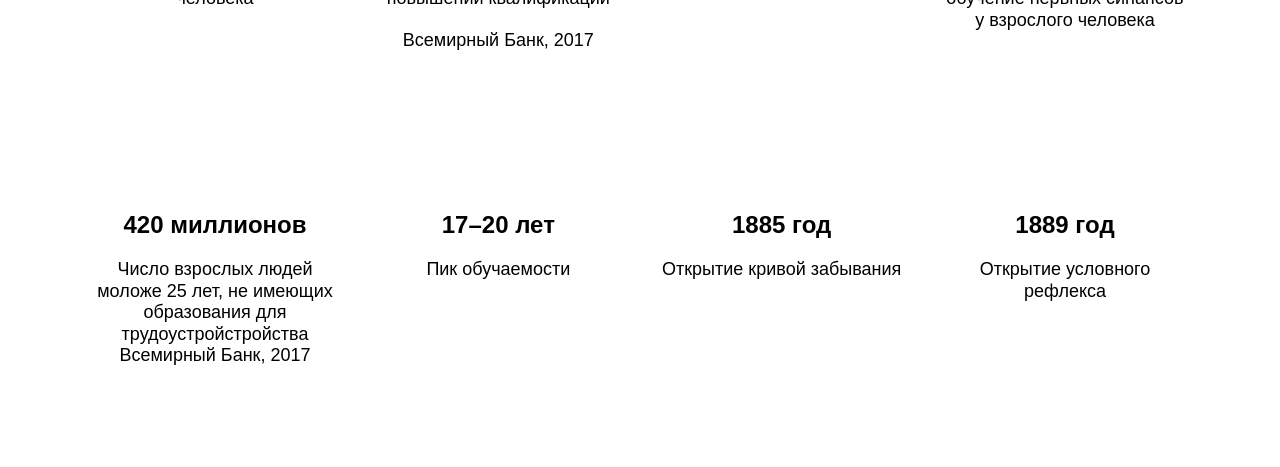
==== commit de127306: "digits" ====
--- a/index.html
+++ b/index.html
@@ -43,6 +43,57 @@
                 </div>
             </div>
         </section>
+
+        <section class="digits">
+          <div class="section-title">
+                <h1 class="section-title">Цифры и факты</h1>
+                <h2 class="section-subtitle">Про учёбу и мозг</h2>
+          <div class="table">
+
+            <div class="table__cell">
+                <p class="table__heading">86 миллиардов</p>
+                <p class="table__text">Число нейронов в мозге человека</p>
+            </div>
+
+            <div class="table__cell">
+                <p class="table__heading">2.1 миллиарда</p>
+                <p class="table__text">Число нуждающихся в повышении квалификации
+                <p class="table__text">Всемирный Банк, 2017</p></p>
+            </div>
+
+            <div class="table__cell">
+                <p class="table__heading">1000 терабайт</p>
+                <p class="table__text">Объём памяти человека</p>
+            </div>
+
+            <div class="table__cell">
+                <p class="table__heading">500 триллионов</p>
+                <p class="table__text">Число ответственных за обучение нервных синапсов у взрослого человека</p>
+            </div>
+
+            <div class="table__cell">
+                <p class="table__heading">420 миллионов</p>
+                <p class="table__text">Число взрослых людей моложе 25 лет, не имеющих образования для трудоустройстройства Всемирный Банк, 2017</p>
+            </div>
+
+            <div class="table__cell">
+                <p class="table__heading">17–20 лет</p>
+                <p class="table__text">Пик обучаемости</p>
+            </div>
+
+            <div class="table__cell">
+                <p class="table__heading">1885 год</p>
+                <p class="table__text"> Открытие кривой забывания</p>
+            </div>
+
+            <div class="table__cell">
+                <p class="table__heading">1889 год</p>
+                <p class="table__text">Открытие условного рефлекса</p>
+            </div>
+          </div>
+          </div>
+        </section>
+
     </div>
 </body>
 
--- a/styles/style.css
+++ b/styles/style.css
@@ -78,3 +78,98 @@
     top: 64px;
     right: 0;
 }
+
+.two-columns{
+    display: flex;
+    justify-content: space-between;
+    width: 80%;
+    margin: 100px auto;
+    min-width: 784px;
+    align-items: flex-start;
+}
+
+.two-columns__brief{
+    color: #2f80ed;
+    line-height: 1.2;
+    font-size: 18px;
+    font-weight: normal;
+    margin: 0;
+    width: 175px;
+}
+
+.two-columns__main-text{
+    text-align: left;
+    display: flex;
+    justify-content: flex-start;
+    align-items: flex-start;
+    flex-direction: column;
+    gap: 30px;
+    width: 80%;
+}
+
+.two-columns__paragraph{
+    font-size: 24px;
+    line-height: 34px;
+    font-weight: normal;
+    margin: 0;
+}
+
+.two-columns__span-accent{
+    line-height: 34px;
+    font-size: 24px;
+    font-weight: 600px;
+    font-weight: bold;
+}
+
+.section-title{
+    top: 100px;
+    text-align: center;
+    line-height: 1.15;
+    font-size: 60px;
+    font-weight: 600px bold;
+}
+
+.section-subtitle{
+    text-align: center;
+    line-height: 34px;
+    font-size: 24px;
+    font-weight: normal;
+    top: 20px;
+}
+
+.table{
+    display: flex;
+    flex-direction: row;
+    justify-content: space-between;
+    flex-wrap: wrap;
+    margin: auto;
+    width: 1100px;
+    grid-column: 4/4;
+    bottom: 100px;
+}
+
+.table__cell{
+    width: 250px;
+    margin-top: 60px;
+    margin-bottom: 100px;
+}
+
+.table__heading{
+    text-align: center;
+    line-height: 1.15;
+    font-size: 24px;
+    font-weight: bold;
+    margin: 0;
+}
+
+.table__text{
+    margin-top: 20px;
+    text-align: center;
+    line-height: 1.2;
+    font-size: 18px;
+    font-weight: normal;
+    width: 250px;
+    gap: 20px;
+}
+
+
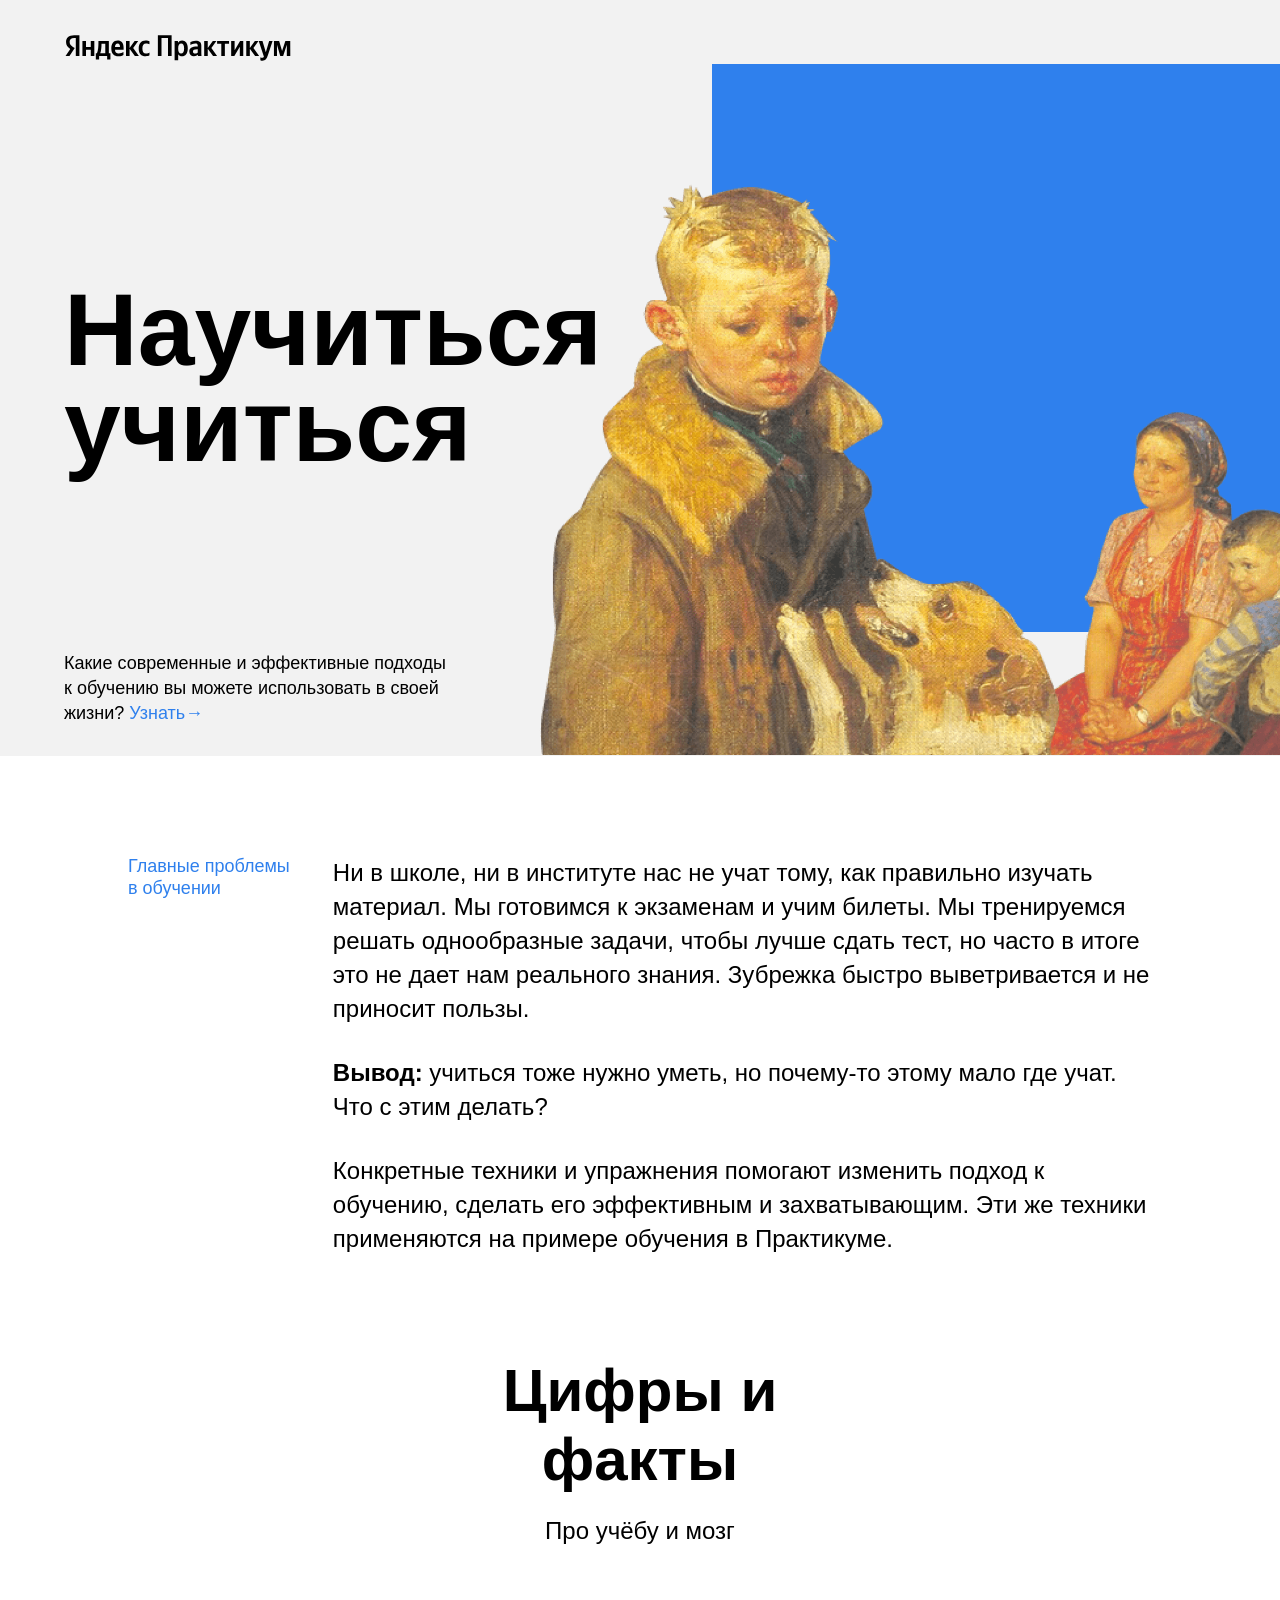
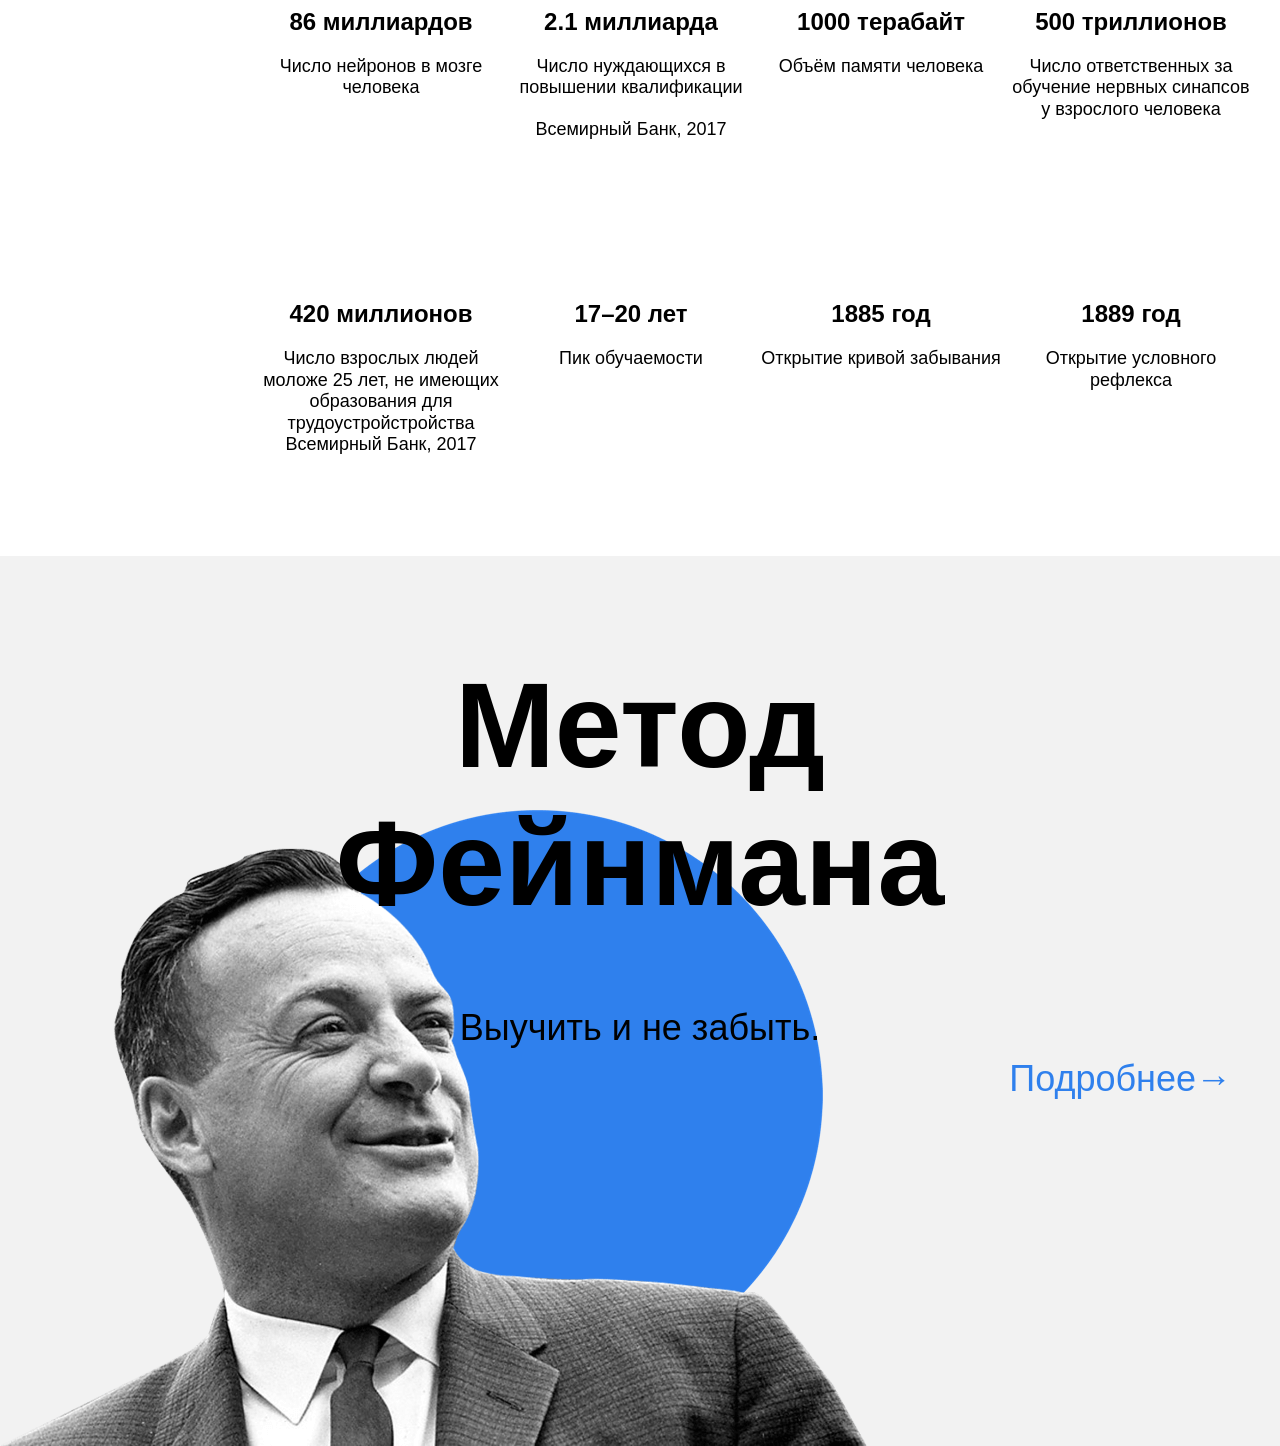
==== commit d5ac28db: "feynman" ====
--- a/index.html
+++ b/index.html
@@ -45,10 +45,10 @@
         </section>
 
         <section class="digits">
-          <div class="section-title">
+            <div class="section-title">
                 <h1 class="section-title">Цифры и факты</h1>
                 <h2 class="section-subtitle">Про учёбу и мозг</h2>
-          <div class="table">
+            <div class="table">
 
             <div class="table__cell">
                 <p class="table__heading">86 миллиардов</p>
@@ -90,8 +90,16 @@
                 <p class="table__heading">1889 год</p>
                 <p class="table__text">Открытие условного рефлекса</p>
             </div>
-          </div>
-          </div>
+            </div>
+            </div>
+        </section>
+
+        <section class="feynman">
+            <div class="feynman__block">
+            <div class="feynman__title">Метод Фейнмана</div>
+            <div class="feynman__subtitle">Выучить и не забыть.</div>
+            <div class="feynman__link">Подробнее&#8594</div>
+            </div>
         </section>
 
     </div>
--- a/styles/style.css
+++ b/styles/style.css
@@ -122,11 +122,14 @@
 }
 
 .section-title{
-    top: 100px;
+    margin-top: 100px;
     text-align: center;
     line-height: 1.15;
     font-size: 60px;
     font-weight: 600px bold;
+    width: 60%;
+    margin-left: auto;
+    margin-right: auto;
 }
 
 .section-subtitle{
@@ -134,13 +137,16 @@
     line-height: 34px;
     font-size: 24px;
     font-weight: normal;
-    top: 20px;
+    margin-top: 20px;
+    width: 60%;
+    margin-left: auto;
+    margin-right: auto;
 }
 
 .table{
     display: flex;
-    flex-direction: row;
-    justify-content: space-between;
+    justify-content: flex-start;
+    align-items: flex-start;
     flex-wrap: wrap;
     margin: auto;
     width: 1100px;
@@ -172,4 +178,53 @@
     gap: 20px;
 }
 
-
+.feynman{
+    min-width: 1100px;
+    max-width: 1600px;
+    margin: 0 auto;
+    background-color: #f2f2f2;
+    position: relative;
+}
+
+.feynman__block{
+    height: 890px;
+    min-width: 1100px;
+    max-width: 1600px;
+    background-image: url(..//images/feynman.png);
+    background-repeat: no-repeat;
+    background-position: left bottom;
+}
+
+.feynman__title{
+    margin: 0 auto;
+    text-align: center;
+    line-height: 1.15;
+    font-size: 120px;
+    font-weight: 600 ;
+    width: 648px;
+    font-family: Arial, Helvetica, sans-serif;
+    padding-top: 100px;
+    z-index: 2;
+}
+
+.feynman__subtitle{
+    margin: 0 auto;
+    text-align: center;
+    line-height: 51px;
+    font-size: 36px;
+    font-weight: normal;
+    font-family: Arial, Helvetica, sans-serif;
+    padding-top: 70px;
+    z-index: 2;
+}
+
+.feynman__link{
+    line-height: 51px;
+    font-size: 36px;
+    font-weight: normal;
+    font-family: Arial, Helvetica, sans-serif;
+    color: #2f80ed;
+    position: absolute;
+    right: 48px;
+}
+
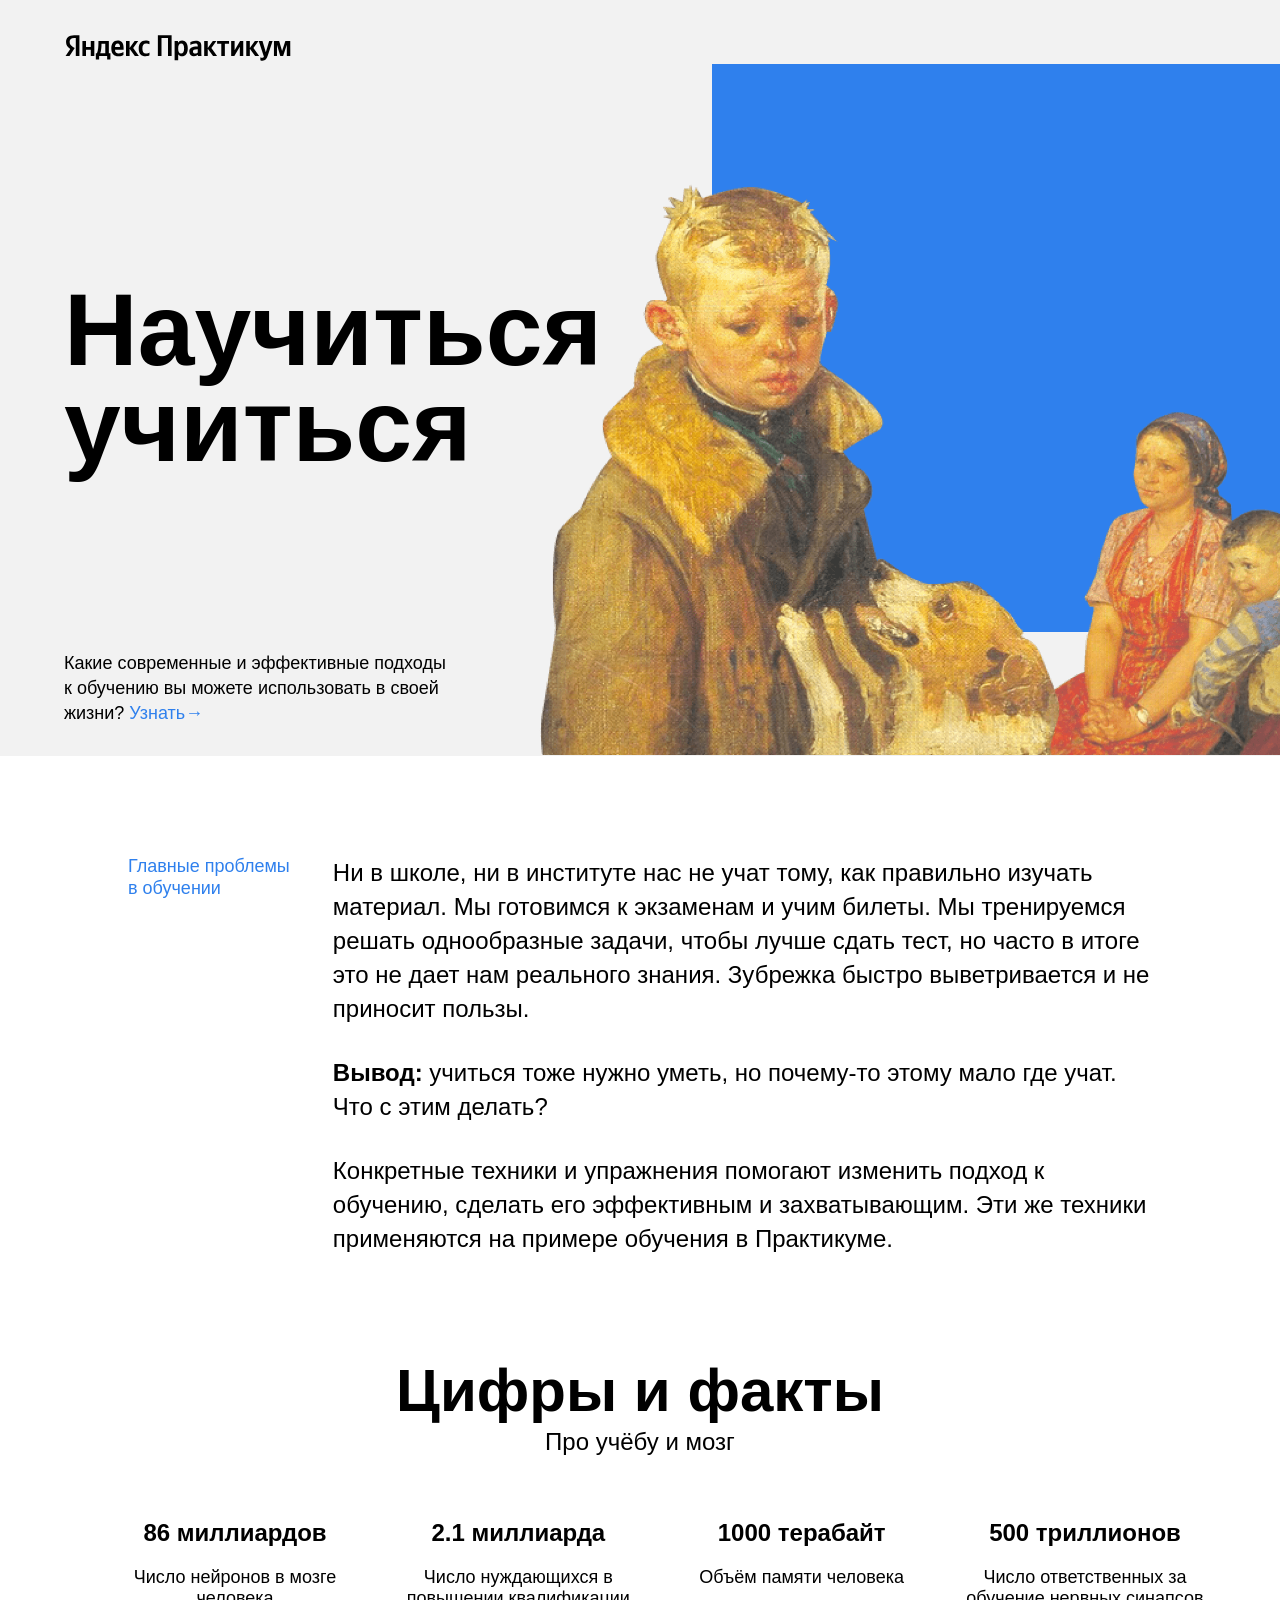
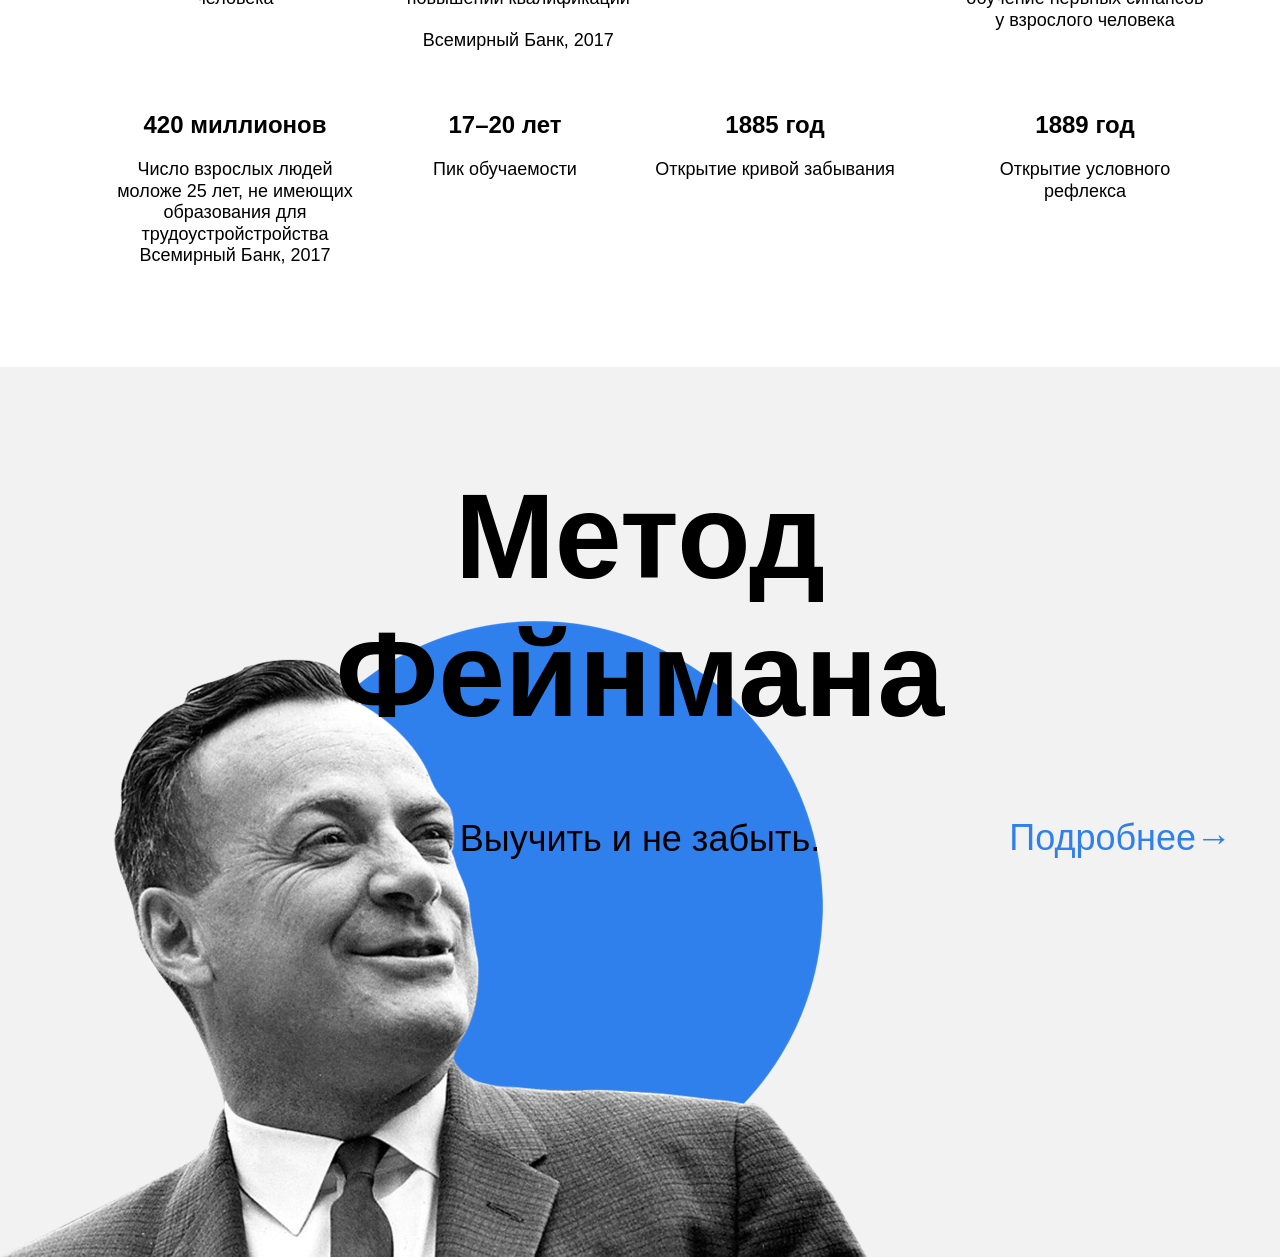
==== commit 6a1dc121: "feynman 1" ====
--- a/index.html
+++ b/index.html
@@ -45,64 +45,59 @@
         </section>
 
         <section class="digits">
-            <div class="section-title">
                 <h1 class="section-title">Цифры и факты</h1>
                 <h2 class="section-subtitle">Про учёбу и мозг</h2>
-            <div class="table">
 
-            <div class="table__cell">
+        <ul class="table">
+            <li class="table__cell">
                 <p class="table__heading">86 миллиардов</p>
                 <p class="table__text">Число нейронов в мозге человека</p>
-            </div>
+            </li>
 
-            <div class="table__cell">
+            <li class="table__cell">
                 <p class="table__heading">2.1 миллиарда</p>
                 <p class="table__text">Число нуждающихся в повышении квалификации
                 <p class="table__text">Всемирный Банк, 2017</p></p>
-            </div>
+                </li>
 
-            <div class="table__cell">
+            <li class="table__cell">
                 <p class="table__heading">1000 терабайт</p>
                 <p class="table__text">Объём памяти человека</p>
-            </div>
+            </li>
 
-            <div class="table__cell">
+            <li class="table__cell">
                 <p class="table__heading">500 триллионов</p>
                 <p class="table__text">Число ответственных за обучение нервных синапсов у взрослого человека</p>
-            </div>
+            </li>
 
-            <div class="table__cell">
+            <li class="table__cell">
                 <p class="table__heading">420 миллионов</p>
                 <p class="table__text">Число взрослых людей моложе 25 лет, не имеющих образования для трудоустройстройства Всемирный Банк, 2017</p>
-            </div>
+            </li>
 
-            <div class="table__cell">
+            <li class="table__cell">
                 <p class="table__heading">17–20 лет</p>
                 <p class="table__text">Пик обучаемости</p>
-            </div>
+            </li>
 
-            <div class="table__cell">
+            <li class="table__cell">
                 <p class="table__heading">1885 год</p>
                 <p class="table__text"> Открытие кривой забывания</p>
-            </div>
+            </li>
 
-            <div class="table__cell">
+            <ul class="table__cell">
                 <p class="table__heading">1889 год</p>
                 <p class="table__text">Открытие условного рефлекса</p>
-            </div>
-            </div>
-            </div>
+            </li>
+        </ul>
         </section>
 
         <section class="feynman">
-            <div class="feynman__block">
+            <img class="feynman__image" src = "images/feynman.png" alt="Изображение">
             <div class="feynman__title">Метод Фейнмана</div>
             <div class="feynman__subtitle">Выучить и не забыть.</div>
             <div class="feynman__link">Подробнее&#8594</div>
-            </div>
         </section>
-
     </div>
 </body>
-
 </html>
--- a/styles/style.css
+++ b/styles/style.css
@@ -40,6 +40,7 @@
     font-size: 102px;
     font-weight: 600;
     z-index: 3;
+    font-family: 'Helvetica Neue', Arial, sans-serif;
 }
 
 .header__subtitle {
@@ -51,6 +52,7 @@
     bottom: 30px;
     position: absolute;
     z-index: 3;
+    font-family: 'Helvetica Neue', Arial, sans-serif;
 }
 
 .header__link {
@@ -58,6 +60,7 @@
     line-height: 25px;
     color: #2f80ed;
     font-weight: normal;
+    font-family: 'Helvetica Neue', Arial, sans-serif;
 }
 
 .header__main-illustration {
@@ -95,6 +98,7 @@
     font-weight: normal;
     margin: 0;
     width: 175px;
+    font-family: 'Helvetica Neue', Arial, sans-serif;
 }
 
 .two-columns__main-text{
@@ -112,6 +116,7 @@
     line-height: 34px;
     font-weight: normal;
     margin: 0;
+    font-family: 'Helvetica Neue', Arial, sans-serif;
 }
 
 .two-columns__span-accent{
@@ -119,6 +124,7 @@
     font-size: 24px;
     font-weight: 600px;
     font-weight: bold;
+    font-family: 'Helvetica Neue', Arial, sans-serif;
 }
 
 .section-title{
@@ -126,10 +132,10 @@
     text-align: center;
     line-height: 1.15;
     font-size: 60px;
-    font-weight: 600px bold;
+    font-weight: 600 bold;
+    font-family: 'Helvetica Neue', Arial, sans-serif;
     width: 60%;
-    margin-left: auto;
-    margin-right: auto;
+    margin: auto;
 }
 
 .section-subtitle{
@@ -137,27 +143,24 @@
     line-height: 34px;
     font-size: 24px;
     font-weight: normal;
+    font-family: 'Helvetica Neue', Arial, sans-serif;
     margin-top: 20px;
     width: 60%;
-    margin-left: auto;
-    margin-right: auto;
+    margin: auto;
 }
 
 .table{
     display: flex;
-    justify-content: flex-start;
+    justify-content: space-between;
     align-items: flex-start;
     flex-wrap: wrap;
-    margin: auto;
+    row-gap: 60px;
+    margin: 60px auto 100px;
     width: 1100px;
-    grid-column: 4/4;
-    bottom: 100px;
 }
 
 .table__cell{
     width: 250px;
-    margin-top: 60px;
-    margin-bottom: 100px;
 }
 
 .table__heading{
@@ -165,6 +168,7 @@
     line-height: 1.15;
     font-size: 24px;
     font-weight: bold;
+    font-family: 'Helvetica Neue', Arial, sans-serif;
     margin: 0;
 }
 
@@ -174,25 +178,33 @@
     line-height: 1.2;
     font-size: 18px;
     font-weight: normal;
+    font-family: 'Helvetica Neue', Arial, sans-serif;
     width: 250px;
-    gap: 20px;
-}
-
+}
+.ul{
+    list-style: none;
+    margin: 0;
+    padding: 0;
+}
+
+li::marker{
+    content: "";
+}
 .feynman{
-    min-width: 1100px;
-    max-width: 1600px;
+    height: 890px;
+    width: 100%;
     margin: 0 auto;
     background-color: #f2f2f2;
     position: relative;
 }
 
-.feynman__block{
-    height: 890px;
-    min-width: 1100px;
-    max-width: 1600px;
-    background-image: url(..//images/feynman.png);
-    background-repeat: no-repeat;
-    background-position: left bottom;
+.feynman__image{
+    width: 867px;
+    height: 637px;
+    position: absolute;
+    z-index: 1;
+    bottom: 0;
+    left: 0;
 }
 
 .feynman__title{
@@ -202,9 +214,9 @@
     font-size: 120px;
     font-weight: 600 ;
     width: 648px;
-    font-family: Arial, Helvetica, sans-serif;
     padding-top: 100px;
     z-index: 2;
+    position: relative;
 }
 
 .feynman__subtitle{
@@ -213,18 +225,18 @@
     line-height: 51px;
     font-size: 36px;
     font-weight: normal;
-    font-family: Arial, Helvetica, sans-serif;
-    padding-top: 70px;
+    margin-top: 70px;
     z-index: 2;
+    position: relative;
 }
 
 .feynman__link{
     line-height: 51px;
     font-size: 36px;
     font-weight: normal;
-    font-family: Arial, Helvetica, sans-serif;
     color: #2f80ed;
     position: absolute;
+    top: 50%;
     right: 48px;
 }
 
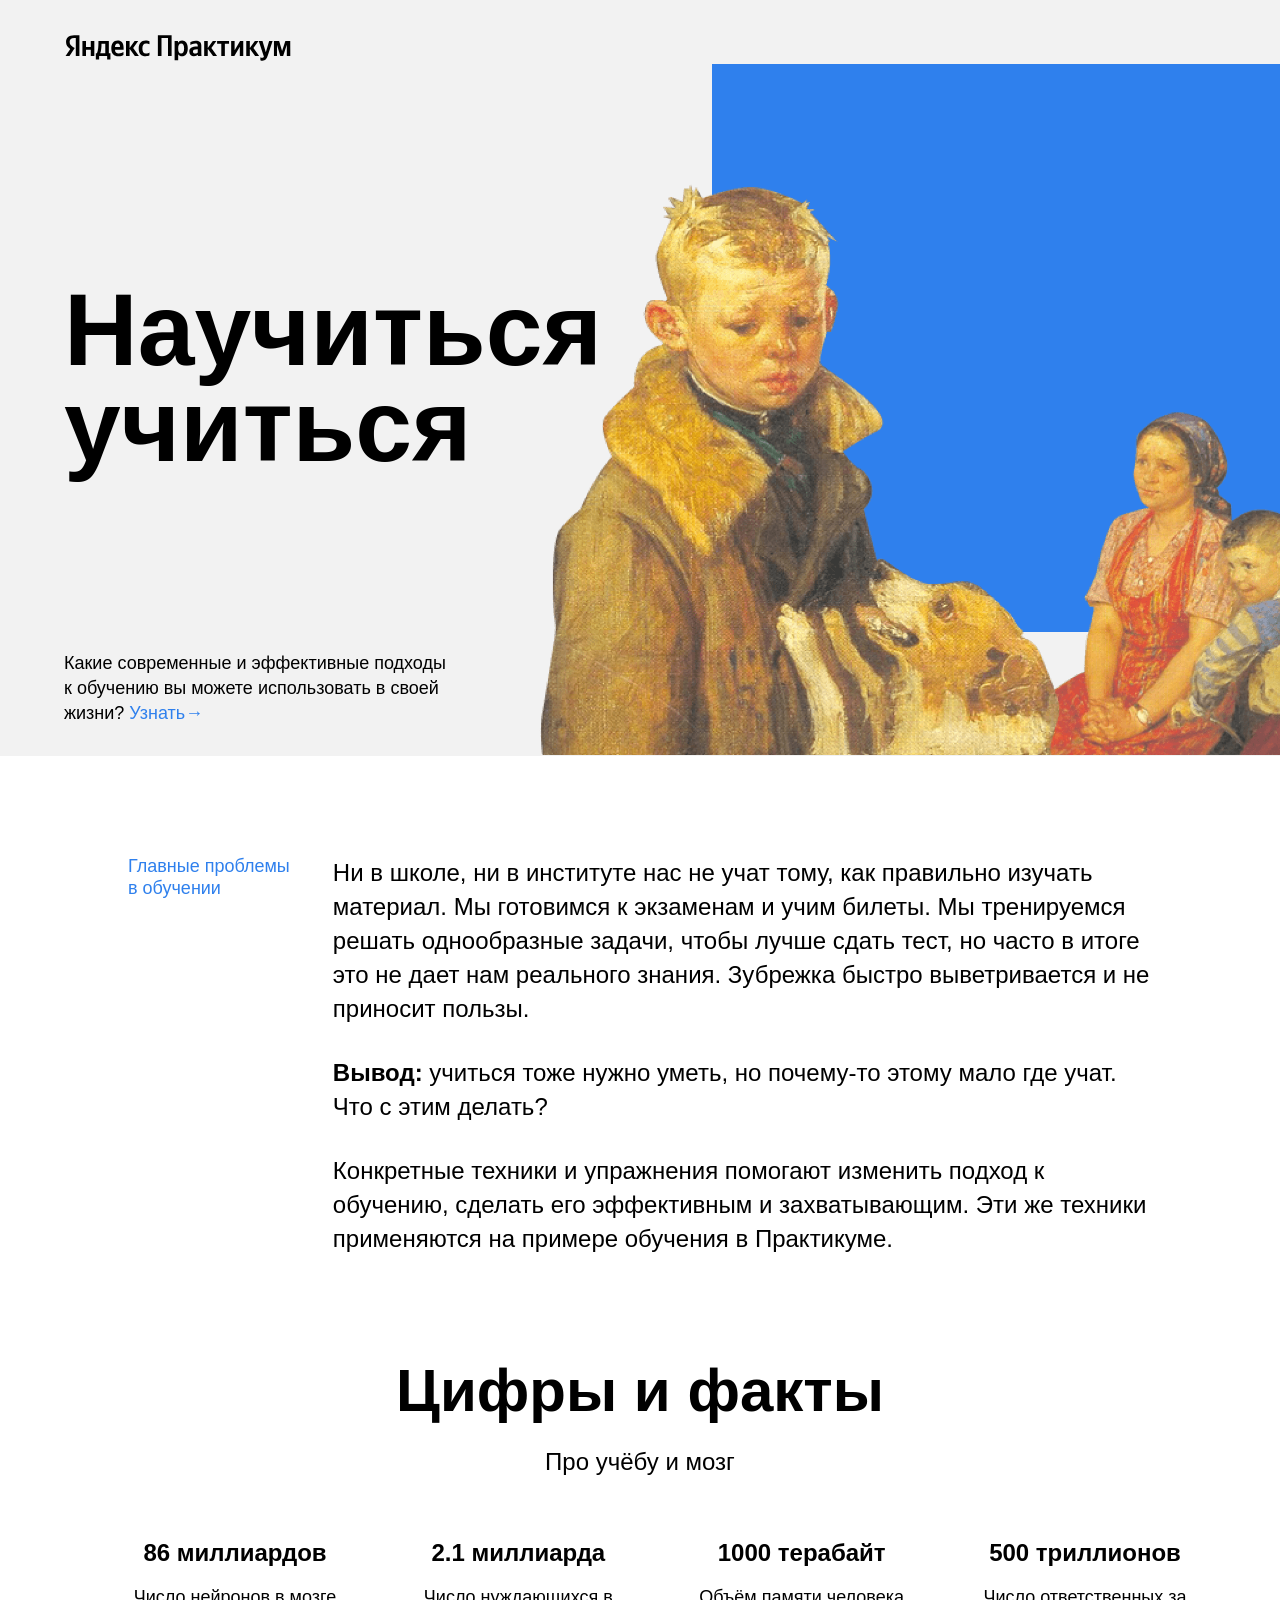
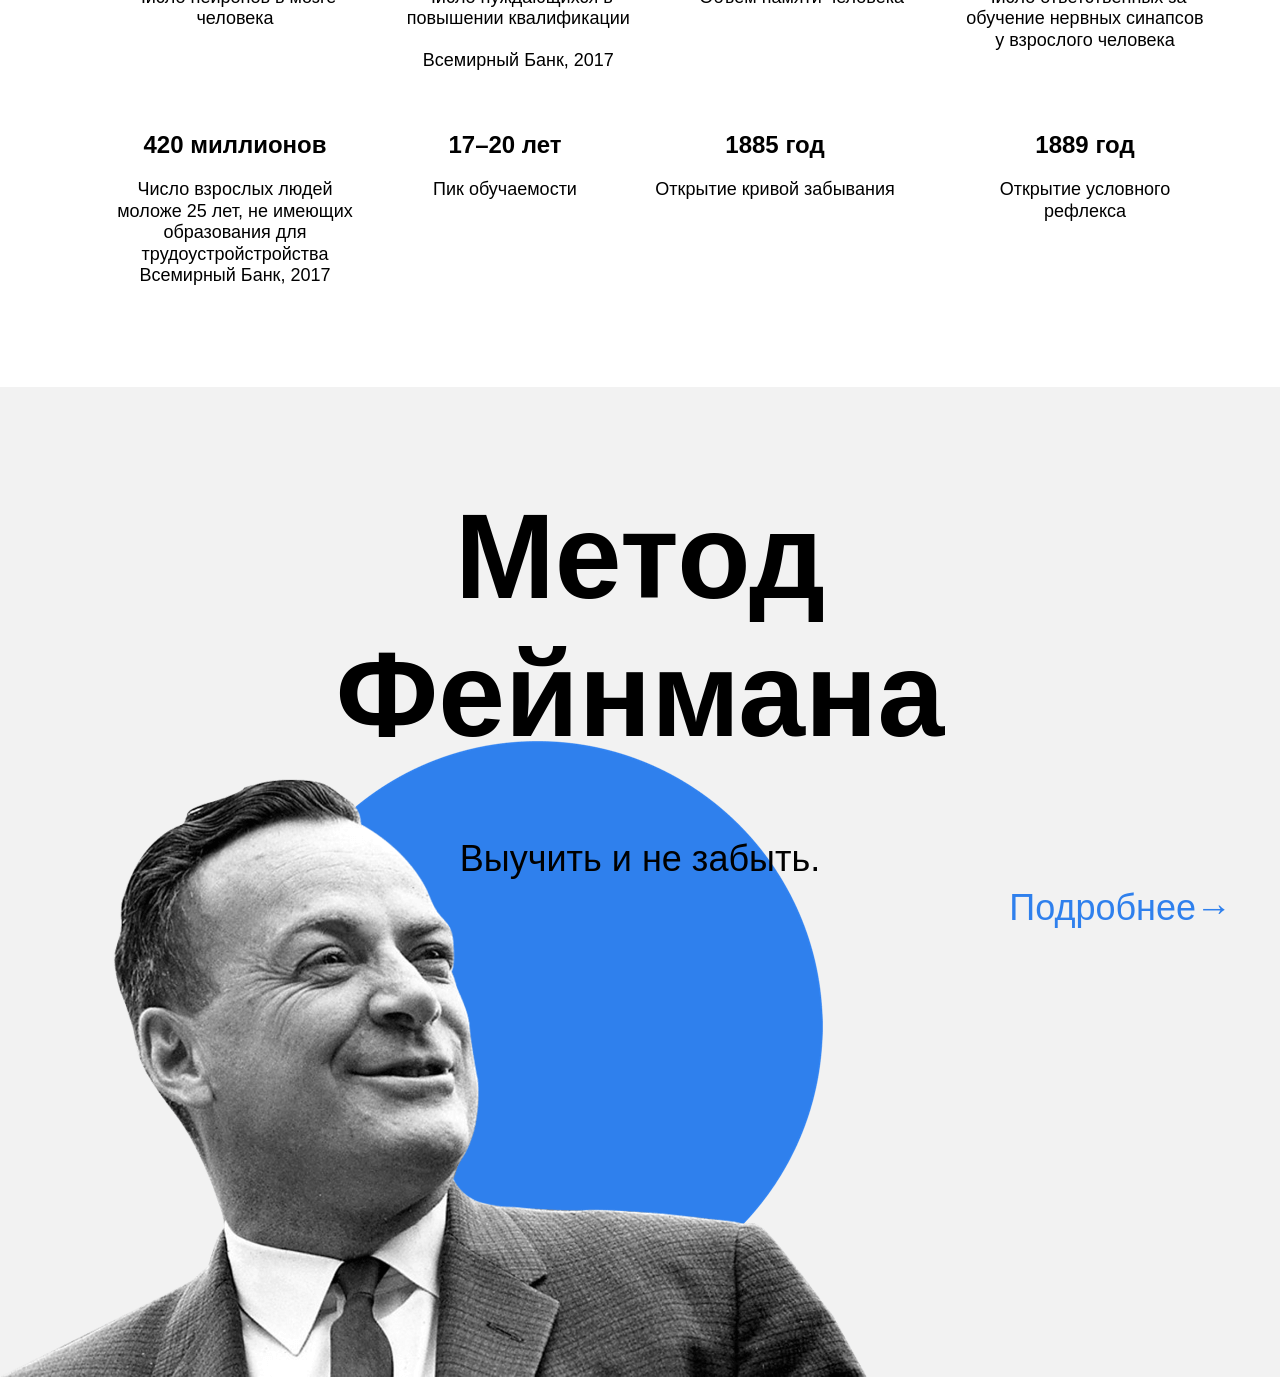
==== commit 304f41bc: "feynman 2" ====
--- a/index.html
+++ b/index.html
@@ -45,51 +45,43 @@
         </section>
 
         <section class="digits">
-                <h1 class="section-title">Цифры и факты</h1>
-                <h2 class="section-subtitle">Про учёбу и мозг</h2>
-
-        <ul class="table">
-            <li class="table__cell">
+            <p class="section-title">Цифры и факты</p>
+            <p class="section-subtitle">Про учёбу и мозг</p>
+            <ul class="table">
+                <li class="table__cell">
                 <p class="table__heading">86 миллиардов</p>
                 <p class="table__text">Число нейронов в мозге человека</p>
-            </li>
-
-            <li class="table__cell">
+                </li>
+                <li class="table__cell">
                 <p class="table__heading">2.1 миллиарда</p>
                 <p class="table__text">Число нуждающихся в повышении квалификации
                 <p class="table__text">Всемирный Банк, 2017</p></p>
                 </li>
-
-            <li class="table__cell">
+                <li class="table__cell">
                 <p class="table__heading">1000 терабайт</p>
                 <p class="table__text">Объём памяти человека</p>
-            </li>
-
-            <li class="table__cell">
+                </li>
+                <li class="table__cell">
                 <p class="table__heading">500 триллионов</p>
                 <p class="table__text">Число ответственных за обучение нервных синапсов у взрослого человека</p>
-            </li>
-
-            <li class="table__cell">
+                </li>
+                <li class="table__cell">
                 <p class="table__heading">420 миллионов</p>
                 <p class="table__text">Число взрослых людей моложе 25 лет, не имеющих образования для трудоустройстройства Всемирный Банк, 2017</p>
-            </li>
-
-            <li class="table__cell">
+                </li>
+                <li class="table__cell">
                 <p class="table__heading">17–20 лет</p>
                 <p class="table__text">Пик обучаемости</p>
-            </li>
-
-            <li class="table__cell">
+                </li>
+                <li class="table__cell">
                 <p class="table__heading">1885 год</p>
                 <p class="table__text"> Открытие кривой забывания</p>
-            </li>
-
-            <ul class="table__cell">
+                </li>
+                <ul class="table__cell">
                 <p class="table__heading">1889 год</p>
                 <p class="table__text">Открытие условного рефлекса</p>
             </li>
-        </ul>
+            </ul>
         </section>
 
         <section class="feynman">
--- a/styles/style.css
+++ b/styles/style.css
@@ -40,7 +40,6 @@
     font-size: 102px;
     font-weight: 600;
     z-index: 3;
-    font-family: 'Helvetica Neue', Arial, sans-serif;
 }
 
 .header__subtitle {
@@ -52,7 +51,6 @@
     bottom: 30px;
     position: absolute;
     z-index: 3;
-    font-family: 'Helvetica Neue', Arial, sans-serif;
 }
 
 .header__link {
@@ -60,7 +58,6 @@
     line-height: 25px;
     color: #2f80ed;
     font-weight: normal;
-    font-family: 'Helvetica Neue', Arial, sans-serif;
 }
 
 .header__main-illustration {
@@ -98,7 +95,6 @@
     font-weight: normal;
     margin: 0;
     width: 175px;
-    font-family: 'Helvetica Neue', Arial, sans-serif;
 }
 
 .two-columns__main-text{
@@ -116,26 +112,21 @@
     line-height: 34px;
     font-weight: normal;
     margin: 0;
-    font-family: 'Helvetica Neue', Arial, sans-serif;
 }
 
 .two-columns__span-accent{
     line-height: 34px;
     font-size: 24px;
-    font-weight: 600px;
-    font-weight: bold;
-    font-family: 'Helvetica Neue', Arial, sans-serif;
+    font-weight: 600;
 }
 
 .section-title{
-    margin-top: 100px;
     text-align: center;
     line-height: 1.15;
     font-size: 60px;
-    font-weight: 600 bold;
-    font-family: 'Helvetica Neue', Arial, sans-serif;
+    font-weight: 600 ;
     width: 60%;
-    margin: auto;
+    margin: 100px auto 0;
 }
 
 .section-subtitle{
@@ -143,10 +134,8 @@
     line-height: 34px;
     font-size: 24px;
     font-weight: normal;
-    font-family: 'Helvetica Neue', Arial, sans-serif;
-    margin-top: 20px;
     width: 60%;
-    margin: auto;
+    margin: 20px auto 0;
 }
 
 .table{
@@ -168,7 +157,6 @@
     line-height: 1.15;
     font-size: 24px;
     font-weight: bold;
-    font-family: 'Helvetica Neue', Arial, sans-serif;
     margin: 0;
 }
 
@@ -178,7 +166,6 @@
     line-height: 1.2;
     font-size: 18px;
     font-weight: normal;
-    font-family: 'Helvetica Neue', Arial, sans-serif;
     width: 250px;
 }
 .ul{
@@ -196,6 +183,7 @@
     margin: 0 auto;
     background-color: #f2f2f2;
     position: relative;
+    padding-top: 100px;
 }
 
 .feynman__image{
@@ -214,7 +202,6 @@
     font-size: 120px;
     font-weight: 600 ;
     width: 648px;
-    padding-top: 100px;
     z-index: 2;
     position: relative;
 }
